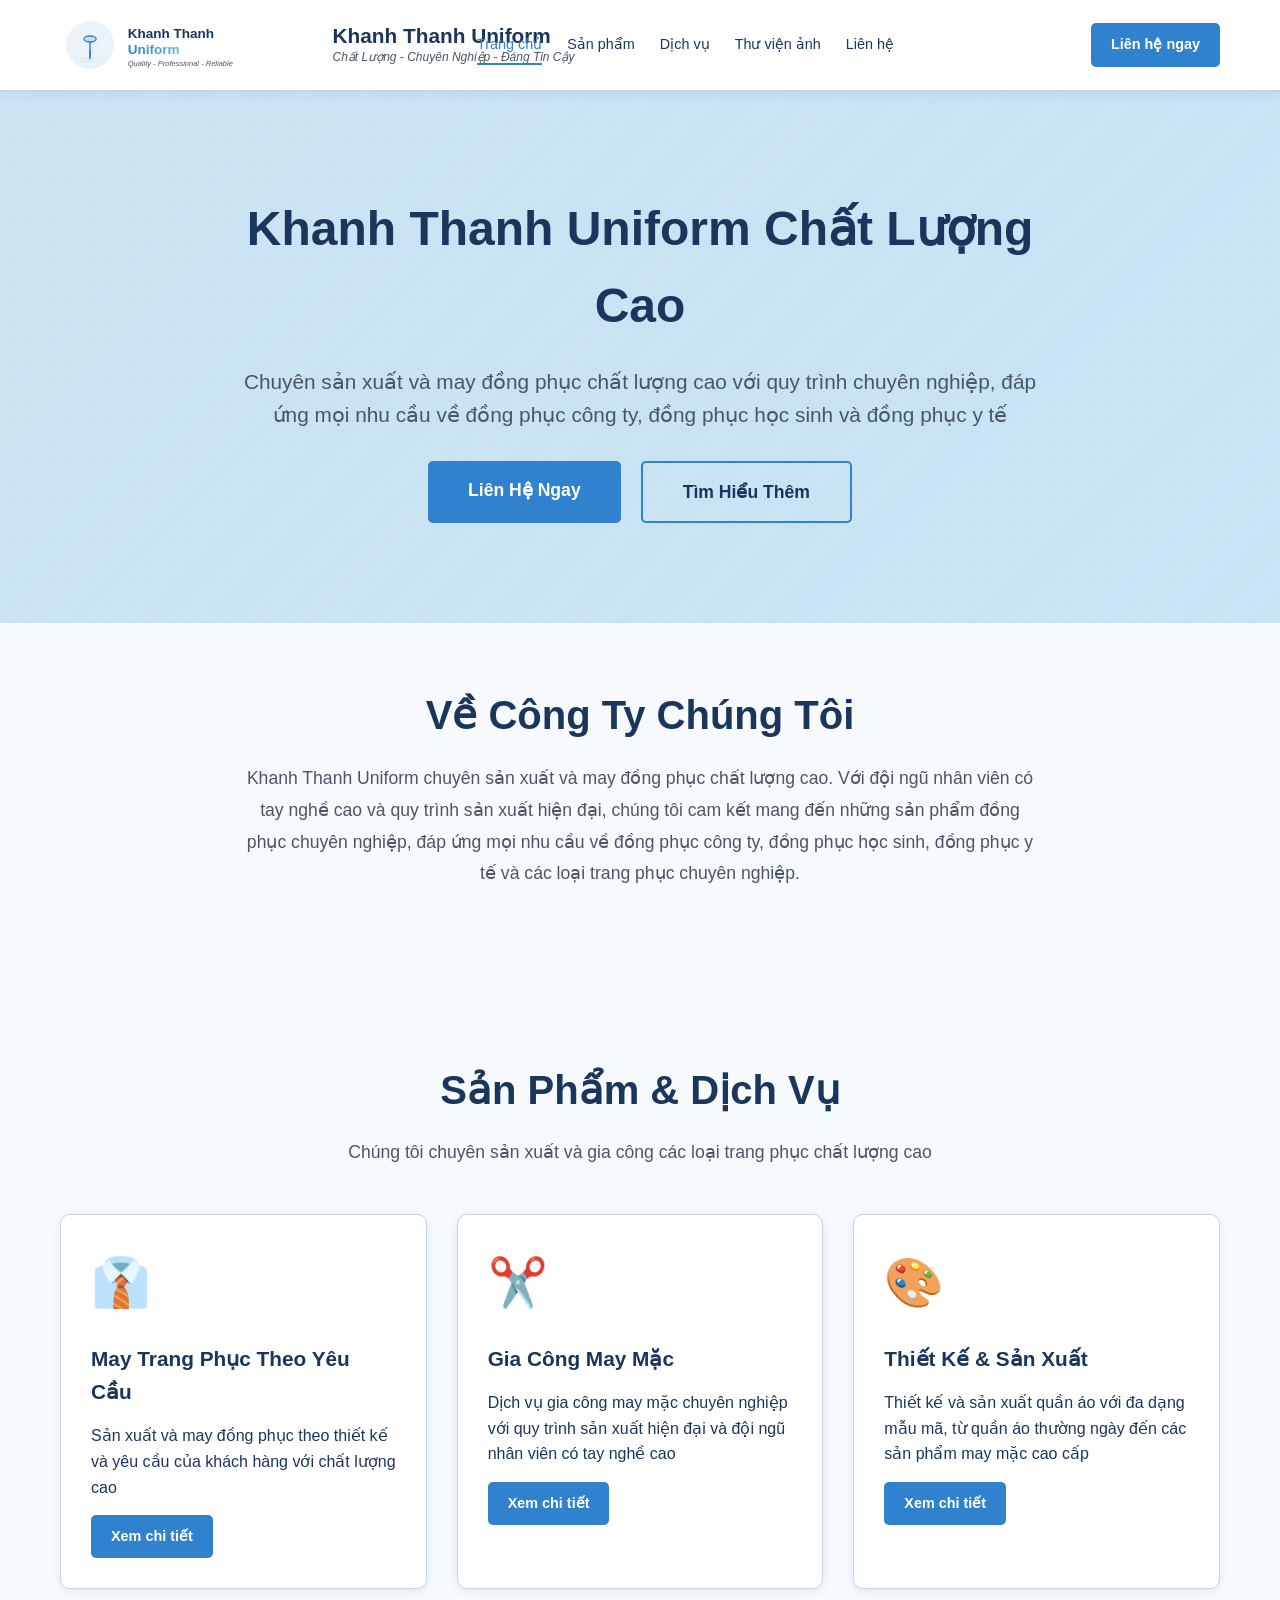
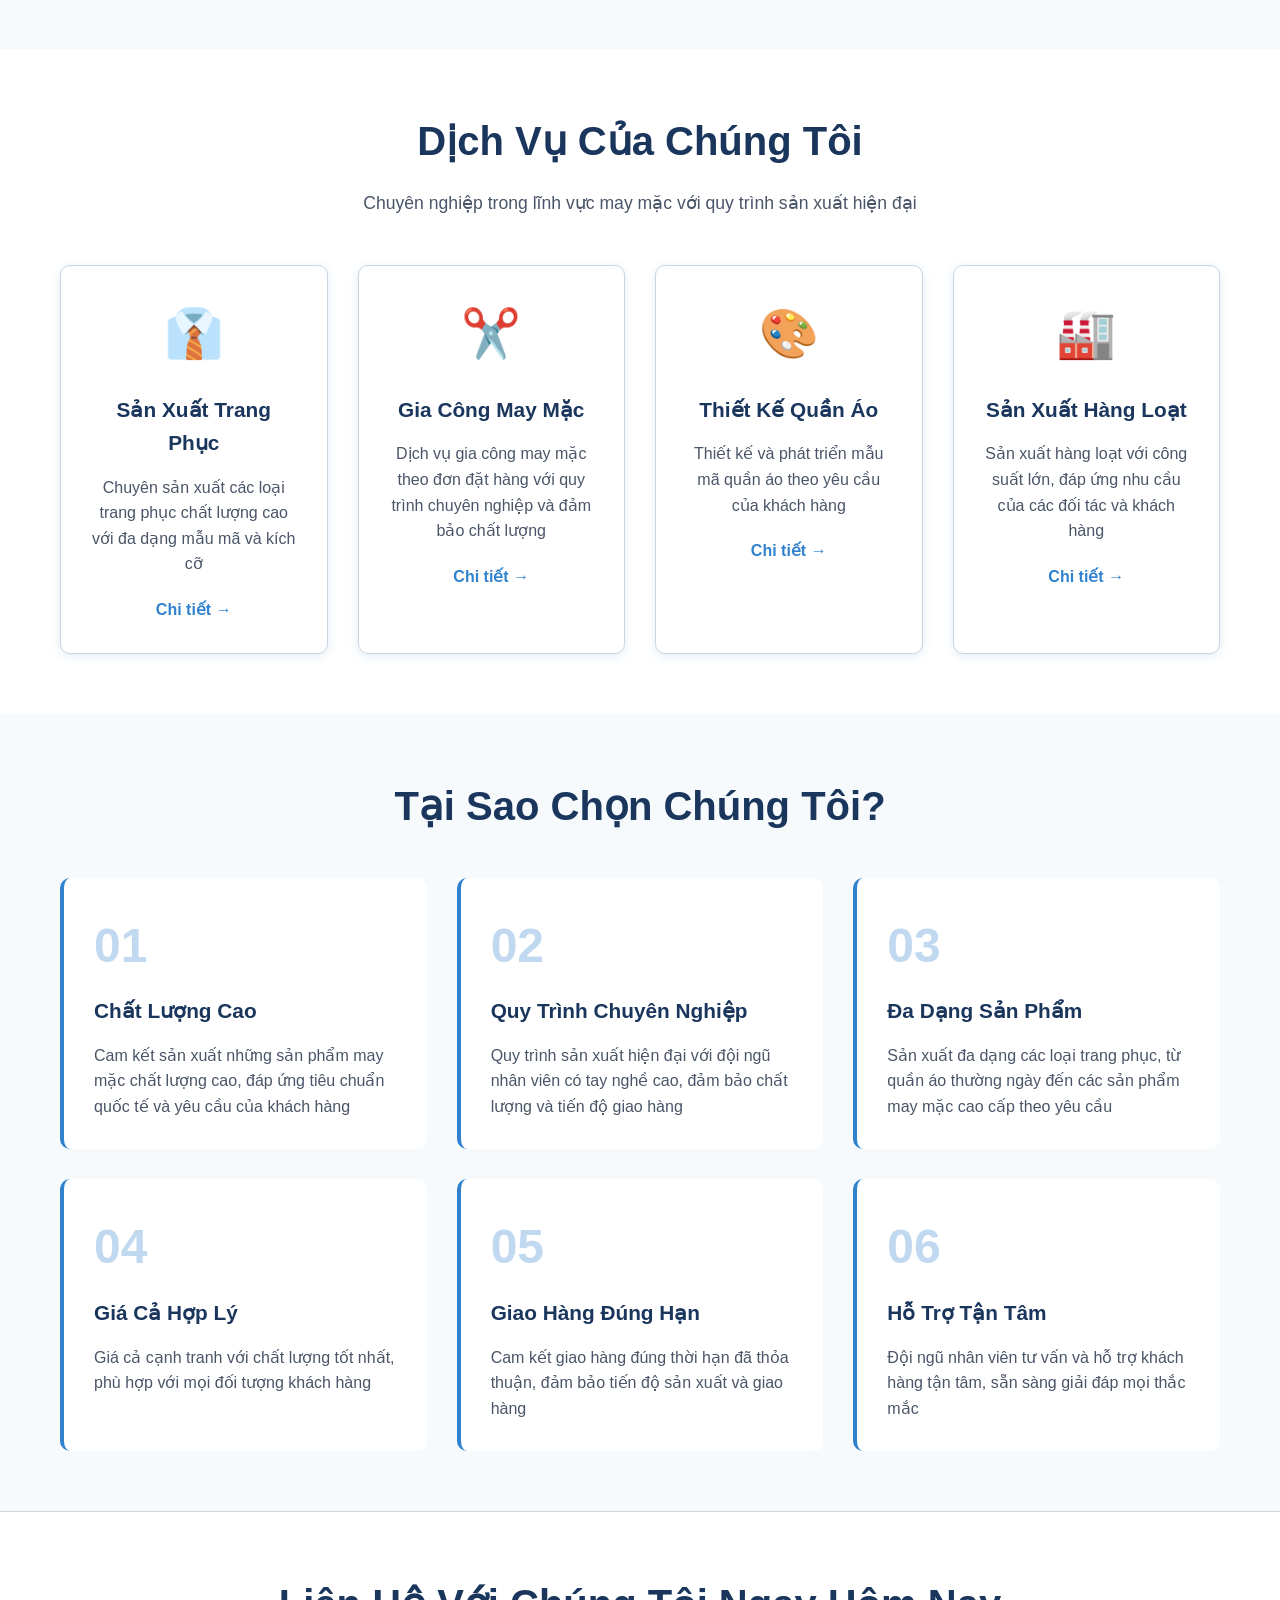
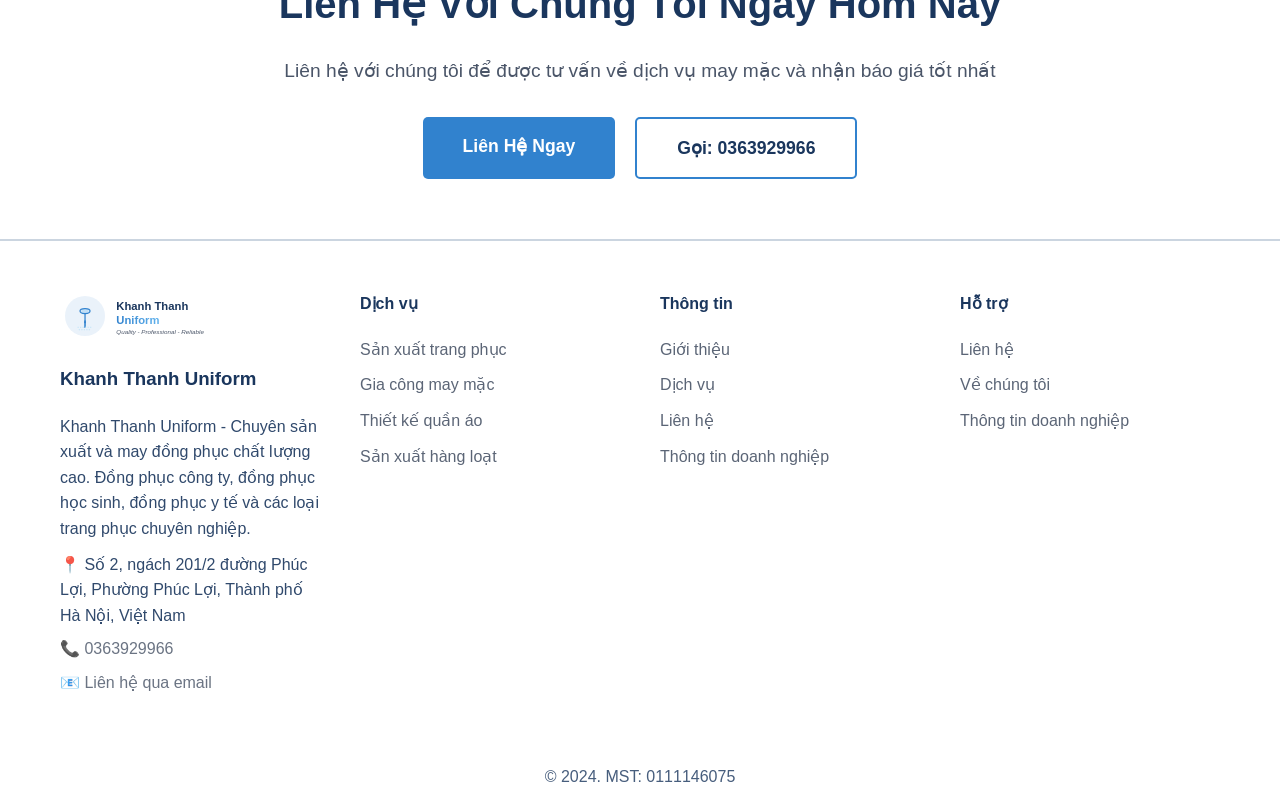
==== index.html @ 1b65b0d3 "feat: init khstore" ====
<!DOCTYPE html>
<html lang="vi">
<head>
    <meta charset="UTF-8">
    <meta name="viewport" content="width=device-width, initial-scale=1.0">
    <meta name="description" content="Khanh Thanh Uniform - Chuyên sản xuất và may đồng phục chất lượng cao. Đồng phục công ty, đồng phục học sinh, đồng phục y tế và các loại trang phục chuyên nghiệp. MST: 0111146075">
    <meta name="keywords" content="Khanh Thanh Uniform, đồng phục, may đồng phục, đồng phục công ty, đồng phục học sinh, đồng phục y tế, sản xuất đồng phục Hà Nội, MST 0111146075">
    <meta name="author" content="Khanh Thanh Uniform">
    <meta name="robots" content="index, follow, max-image-preview:large, max-snippet:-1, max-video-preview:-1">
    <meta name="googlebot" content="index, follow">
    <meta name="theme-color" content="#3182ce">
    <meta name="format-detection" content="telephone=yes">
    <title>Khanh Thanh Uniform - Sản Xuất & May Đồng Phục Chất Lượng Cao</title>
    
    <!-- Open Graph / Facebook -->
    <meta property="og:type" content="website">
    <meta property="og:url" content="">
    <meta property="og:title" content="Khanh Thanh Uniform - Sản Xuất & May Đồng Phục Chất Lượng Cao">
    <meta property="og:description" content="Khanh Thanh Uniform - Chuyên sản xuất và may đồng phục chất lượng cao. Đồng phục công ty, đồng phục học sinh, đồng phục y tế và các loại trang phục chuyên nghiệp. MST: 0111146075">
    <meta property="og:image" content="images/logo.svg">
    <meta property="og:image:width" content="1200">
    <meta property="og:image:height" content="630">
    <meta property="og:site_name" content="Khanh Thanh Uniform">
    <meta property="og:locale" content="vi_VN">
    <meta property="og:locale:alternate" content="en_US">
    
    <!-- Twitter -->
    <meta name="twitter:card" content="summary_large_image">
    <meta name="twitter:url" content="">
    <meta name="twitter:title" content="Khanh Thanh Uniform - Sản Xuất & May Đồng Phục Chất Lượng Cao">
    <meta name="twitter:description" content="Khanh Thanh Uniform - Chuyên sản xuất và may đồng phục chất lượng cao. Đồng phục công ty, đồng phục học sinh, đồng phục y tế và các loại trang phục chuyên nghiệp. MST: 0111146075">
    <meta name="twitter:image" content="images/logo.svg">
    
    <!-- Favicon -->
    <link rel="icon" type="image/svg+xml" href="images/favicon.svg">
    <link rel="apple-touch-icon" href="images/favicon.svg">
    
    <!-- Canonical & Alternate Languages -->
    <link rel="canonical" href="">
    <link rel="alternate" hreflang="vi" href="">
    <link rel="alternate" hreflang="en" href="">
    <link rel="alternate" hreflang="x-default" href="">
    
    <link rel="stylesheet" href="css/styles.css">
    <script src="js/i18n.js" defer></script>
    
    <!-- Structured Data JSON-LD -->
    <script type="application/ld+json">
    {
        "@context": "https://schema.org",
        "@type": "WebSite",
        "name": "Khanh Thanh Uniform",
        "alternateName": "Khanh Thanh Uniform",
        "url": "https://khanhthanh.store",
        "description": "Khanh Thanh Uniform - Chuyên sản xuất và may đồng phục chất lượng cao. Đồng phục công ty, đồng phục học sinh, đồng phục y tế và các loại trang phục chuyên nghiệp.",
            "publisher": {
                "@type": "Organization",
                "name": "Khanh Thanh Uniform",
                "logo": {
                    "@type": "ImageObject",
                    "url": "images/logo.svg"
                }
            },
        "potentialAction": {
            "@type": "SearchAction",
            "target": "/search?q={search_term_string}",
            "query-input": "required name=search_term_string"
        }
    }
    </script>
    
    <script type="application/ld+json">
    {
        "@context": "https://schema.org",
        "@type": "Organization",
        "name": "Khanh Thanh Uniform",
        "alternateName": "Khanh Thanh Uniform",
        "legalName": "Khanh Thanh Uniform",
        "url": "https://khanhthanh.store",
        "logo": "images/logo.svg",
        "image": "images/logo.svg",
        "description": "Khanh Thanh Uniform - Chuyên sản xuất và may đồng phục chất lượng cao. Đồng phục công ty, đồng phục học sinh, đồng phục y tế và các loại trang phục chuyên nghiệp.",
        "foundingDate": "2025-07-24",
        "taxID": "0111146075",
        "address": {
            "@type": "PostalAddress",
            "streetAddress": "Số 2, ngách 201/2 đường Phúc Lợi",
            "addressLocality": "Phường Phúc Lợi",
            "addressRegion": "TP Hà Nội",
            "postalCode": "100000",
            "addressCountry": "VN"
        },
        "contactPoint": [
            {
                "@type": "ContactPoint",
                "telephone": "+84-363929966",
                "contactType": "customer service",
                "availableLanguage": ["Vietnamese", "English"],
                "areaServed": "VN"
            },
            {
                "@type": "ContactPoint",
                "email": "info@khanhthanh.store",
                "contactType": "customer service",
                "availableLanguage": ["Vietnamese", "English"]
            }
        ],
        "areaServed": {
            "@type": "Country",
            "name": "Vietnam"
        }
    }
    </script>
    
    <script type="application/ld+json">
    {
        "@context": "https://schema.org",
        "@type": "ManufacturingBusiness",
        "name": "Khanh Thanh Uniform",
        "alternateName": "Khanh Thanh Uniform",
        "image": "images/logo.svg",
        "@id": "https://khanhthanh.store",
        "url": "https://khanhthanh.store",
        "telephone": "+84-363929966",
        "email": "info@khanhthanh.store",
        "description": "Khanh Thanh Uniform - Chuyên sản xuất và may đồng phục chất lượng cao. Đồng phục công ty, đồng phục học sinh, đồng phục y tế và các loại trang phục chuyên nghiệp. Đáp ứng mọi nhu cầu về đồng phục và trang phục theo yêu cầu.",
        "areaServed": {
            "@type": "City",
            "name": "Hà Nội"
        }
    }
    </script>
</head>
<body>
    <!-- Header -->
    <header class="header">
        <div class="container">
            <div class="logo">
                <a href="index.html" style="display: flex; align-items: center; gap: 10px; text-decoration: none;">
                    <img src="images/logo.svg" alt="Khanh Thanh Uniform" style="max-height: 60px; width: auto;">
                    <div class="logo-text">
                        <h1>Khanh Thanh Uniform</h1>
                        <p class="tagline">Chất Lượng - Chuyên Nghiệp - Đáng Tin Cậy</p>
                    </div>
                </a>
            </div>
            <nav class="navbar">
                <ul class="nav-menu">
                    <li><a href="index.html" class="active" data-i18n="common.nav.home">Trang chủ</a></li>
                    <li><a href="rooms.html">Sản phẩm</a></li>
                    <li><a href="services.html" data-i18n="common.nav.services">Dịch vụ</a></li>
                    <li><a href="gallery.html" data-i18n="common.nav.gallery">Thư viện ảnh</a></li>
                    <li><a href="contact.html" data-i18n="common.nav.contact">Liên hệ</a></li>
                </ul>
                <button class="mobile-menu-toggle" aria-label="Toggle menu" data-i18n-aria-label="common.nav.menu">☰</button>
            </nav>
            <div class="header-contact">
                <a href="contact.html" class="btn btn-primary">Liên hệ ngay</a>
            </div>
        </div>
    </header>

    <!-- Hero Section -->
    <section class="hero">
        <div class="hero-overlay"></div>
        <div class="container">
            <div class="hero-content">
                <h1 data-i18n="index.hero.title">Khanh Thanh Uniform Chất Lượng Cao</h1>
                <p class="hero-subtitle" data-i18n="index.hero.subtitle">Chuyên sản xuất và may đồng phục chất lượng cao với quy trình chuyên nghiệp, đáp ứng mọi nhu cầu về đồng phục công ty, đồng phục học sinh và đồng phục y tế</p>
                <div class="hero-buttons">
                    <a href="contact.html" class="btn btn-large btn-primary" data-i18n="index.hero.bookNow">Liên Hệ Ngay</a>
                    <a href="about.html" class="btn btn-large btn-secondary" data-i18n="index.hero.learnMore">Tìm Hiểu Thêm</a>
                </div>
            </div>
        </div>
    </section>

    <!-- About Section -->
    <section class="about-intro section">
        <div class="container">
            <div class="about-content">
                <h2 class="section-title" data-i18n="index.about.title">Về Công Ty Chúng Tôi</h2>
                <p class="section-subtitle" data-i18n="index.about.subtitle">Khanh Thanh Uniform chuyên sản xuất và may đồng phục chất lượng cao. Với đội ngũ nhân viên có tay nghề cao và quy trình sản xuất hiện đại, chúng tôi cam kết mang đến những sản phẩm đồng phục chuyên nghiệp, đáp ứng mọi nhu cầu về đồng phục công ty, đồng phục học sinh, đồng phục y tế và các loại trang phục chuyên nghiệp.</p>
            </div>
        </div>
    </section>

    <!-- Products Section -->
    <section class="section bg-dark">
        <div class="container">
            <h2 class="section-title">Sản Phẩm & Dịch Vụ</h2>
            <p class="section-subtitle">Chúng tôi chuyên sản xuất và gia công các loại trang phục chất lượng cao</p>
            
            <div class="rooms-grid">
                <div class="room-card">
                    <div class="room-card-content" style="padding: 30px;">
                        <div class="service-icon" style="font-size: 48px; margin-bottom: 20px;">👔</div>
                        <h3>May Trang Phục Theo Yêu Cầu</h3>
                        <p style="margin: 15px 0;">Sản xuất và may đồng phục theo thiết kế và yêu cầu của khách hàng với chất lượng cao</p>
                        <a href="services.html" class="btn btn-primary">Xem chi tiết</a>
                    </div>
                </div>
                <div class="room-card">
                    <div class="room-card-content" style="padding: 30px;">
                        <div class="service-icon" style="font-size: 48px; margin-bottom: 20px;">✂️</div>
                        <h3>Gia Công May Mặc</h3>
                        <p style="margin: 15px 0;">Dịch vụ gia công may mặc chuyên nghiệp với quy trình sản xuất hiện đại và đội ngũ nhân viên có tay nghề cao</p>
                        <a href="services.html" class="btn btn-primary">Xem chi tiết</a>
                    </div>
                </div>
                <div class="room-card">
                    <div class="room-card-content" style="padding: 30px;">
                        <div class="service-icon" style="font-size: 48px; margin-bottom: 20px;">🎨</div>
                        <h3>Thiết Kế & Sản Xuất</h3>
                        <p style="margin: 15px 0;">Thiết kế và sản xuất quần áo với đa dạng mẫu mã, từ quần áo thường ngày đến các sản phẩm may mặc cao cấp</p>
                        <a href="services.html" class="btn btn-primary">Xem chi tiết</a>
                    </div>
                </div>
            </div>
        </div>
    </section>

    <!-- Services Overview -->
    <section class="services-overview section bg-light">
        <div class="container">
            <h2 class="section-title">Dịch Vụ Của Chúng Tôi</h2>
            <p class="section-subtitle">Chuyên nghiệp trong lĩnh vực may mặc với quy trình sản xuất hiện đại</p>
            <div class="services-grid">
                <div class="service-card">
                    <div class="service-icon">👔</div>
                    <h3>Sản Xuất Trang Phục</h3>
                    <p>Chuyên sản xuất các loại trang phục chất lượng cao với đa dạng mẫu mã và kích cỡ</p>
                    <a href="services.html" class="service-link">Chi tiết →</a>
                </div>
                <div class="service-card">
                    <div class="service-icon">✂️</div>
                    <h3>Gia Công May Mặc</h3>
                    <p>Dịch vụ gia công may mặc theo đơn đặt hàng với quy trình chuyên nghiệp và đảm bảo chất lượng</p>
                    <a href="services.html" class="service-link">Chi tiết →</a>
                </div>
                <div class="service-card">
                    <div class="service-icon">🎨</div>
                    <h3>Thiết Kế Quần Áo</h3>
                    <p>Thiết kế và phát triển mẫu mã quần áo theo yêu cầu của khách hàng</p>
                    <a href="services.html" class="service-link">Chi tiết →</a>
                </div>
                <div class="service-card">
                    <div class="service-icon">🏭</div>
                    <h3>Sản Xuất Hàng Loạt</h3>
                    <p>Sản xuất hàng loạt với công suất lớn, đáp ứng nhu cầu của các đối tác và khách hàng</p>
                    <a href="contact.html" class="service-link">Chi tiết →</a>
                </div>
            </div>
        </div>
    </section>

    <!-- Why Choose Us -->
    <section class="why-choose section">
        <div class="container">
            <h2 class="section-title">Tại Sao Chọn Chúng Tôi?</h2>
            <div class="features-grid">
                <div class="feature-item">
                    <div class="feature-number">01</div>
                    <h3>Chất Lượng Cao</h3>
                    <p>Cam kết sản xuất những sản phẩm may mặc chất lượng cao, đáp ứng tiêu chuẩn quốc tế và yêu cầu của khách hàng</p>
                </div>
                <div class="feature-item">
                    <div class="feature-number">02</div>
                    <h3>Quy Trình Chuyên Nghiệp</h3>
                    <p>Quy trình sản xuất hiện đại với đội ngũ nhân viên có tay nghề cao, đảm bảo chất lượng và tiến độ giao hàng</p>
                </div>
                <div class="feature-item">
                    <div class="feature-number">03</div>
                    <h3>Đa Dạng Sản Phẩm</h3>
                    <p>Sản xuất đa dạng các loại trang phục, từ quần áo thường ngày đến các sản phẩm may mặc cao cấp theo yêu cầu</p>
                </div>
                <div class="feature-item">
                    <div class="feature-number">04</div>
                    <h3>Giá Cả Hợp Lý</h3>
                    <p>Giá cả cạnh tranh với chất lượng tốt nhất, phù hợp với mọi đối tượng khách hàng</p>
                </div>
                <div class="feature-item">
                    <div class="feature-number">05</div>
                    <h3>Giao Hàng Đúng Hạn</h3>
                    <p>Cam kết giao hàng đúng thời hạn đã thỏa thuận, đảm bảo tiến độ sản xuất và giao hàng</p>
                </div>
                <div class="feature-item">
                    <div class="feature-number">06</div>
                    <h3>Hỗ Trợ Tận Tâm</h3>
                    <p>Đội ngũ nhân viên tư vấn và hỗ trợ khách hàng tận tâm, sẵn sàng giải đáp mọi thắc mắc</p>
                </div>
            </div>
        </div>
    </section>

    <!-- CTA Section -->
    <section class="cta section bg-dark">
        <div class="container">
            <div class="cta-content">
                <h2>Liên Hệ Với Chúng Tôi Ngay Hôm Nay</h2>
                <p>Liên hệ với chúng tôi để được tư vấn về dịch vụ may mặc và nhận báo giá tốt nhất</p>
                <div class="cta-buttons">
                    <a href="contact.html" class="btn btn-large btn-primary">Liên Hệ Ngay</a>
                    <a href="tel:0363929966" class="btn btn-large btn-secondary">Gọi: 0363929966</a>
                </div>
            </div>
        </div>
    </section>

    <!-- Footer -->
    <footer class="footer">
        <div class="container">
            <div class="footer-grid">
                <div class="footer-col">
                    <img src="images/logo.svg" alt="Khanh Thanh Uniform" style="max-height: 50px; width: auto; margin-bottom: 15px;">
                    <h3>Khanh Thanh Uniform</h3>
                    <p>Khanh Thanh Uniform - Chuyên sản xuất và may đồng phục chất lượng cao. Đồng phục công ty, đồng phục học sinh, đồng phục y tế và các loại trang phục chuyên nghiệp.</p>
                    <div class="footer-contact">
                        <p>📍 <span data-i18n="common.footer.address">Số 2, ngách 201/2 đường Phúc Lợi, Phường Phúc Lợi, Thành phố Hà Nội, Việt Nam</span></p>
                        <p>📞 <a href="tel:0363929966" data-i18n="common.phone">0363929966</a></p>
                        <p>📧 <a href="mailto:info@khanhthanh.store" data-i18n="common.footer.email">Liên hệ qua email</a></p>
                    </div>
                </div>
                <div class="footer-col">
                    <h4 data-i18n="common.footer.services">Dịch vụ</h4>
                    <ul>
                        <li><a href="services.html">Sản xuất trang phục</a></li>
                        <li><a href="services.html">Gia công may mặc</a></li>
                        <li><a href="services.html">Thiết kế quần áo</a></li>
                        <li><a href="services.html">Sản xuất hàng loạt</a></li>
                    </ul>
                </div>
                <div class="footer-col">
                    <h4 data-i18n="common.footer.info">Thông tin</h4>
                    <ul>
                        <li><a href="about.html" data-i18n="common.nav.about">Giới thiệu</a></li>
                        <li><a href="services.html" data-i18n="common.nav.services">Dịch vụ</a></li>
                        <li><a href="contact.html" data-i18n="common.nav.contact">Liên hệ</a></li>
                        <li><a href="company-info.html" data-i18n="common.footer.companyInfo">Thông tin doanh nghiệp</a></li>
                    </ul>
                </div>
                <div class="footer-col">
                    <h4 data-i18n="common.footer.support">Hỗ trợ</h4>
                    <ul>
                        <li><a href="contact.html" data-i18n="common.nav.contact">Liên hệ</a></li>
                        <li><a href="about.html" data-i18n="common.footer.aboutUs">Về chúng tôi</a></li>
                        <li><a href="company-info.html" data-i18n="common.footer.companyInfo">Thông tin doanh nghiệp</a></li>
                    </ul>
                </div>
            </div>
            <div class="footer-bottom">
                <p>&copy; <span data-i18n="common.footer.copyright">2024. MST: 0111146075</span></p>
            </div>
        </div>
    </footer>

    <script src="js/main.js"></script>
</body>
</html>
---- css/styles.css ----
/* Reset & Base Styles */
* {
    margin: 0;
    padding: 0;
    box-sizing: border-box;
}

:root {
    /* Light Blue Theme Colors - Sáng và chuyên nghiệp */
    --bg-dark: #e8f4f8;
    --bg-card: #ffffff;
    --bg-card-light: #f0f9fc;
    --text-primary: #1a365d;
    --text-secondary: #4a5568;
    --accent-blue: #3182ce;
    --accent-blue-dark: #2c5282;
    --accent-blue-light: #63b3ed;
    
    /* Primary Colors - Xanh sáng */
    --primary-color: #3182ce;
    --primary-dark: #2c5282;
    --primary-light: #63b3ed;
    --secondary-color: #ffffff;
    --accent-color: #3182ce;
    --accent-light: #bee3f8;
    --text-dark: #1a365d;
    --text-light: #718096;
    --bg-light: #f7fafc;
    --bg-beige: #edf2f7;
    --border-color: #cbd5e0;
    --success-color: #38a169;
    --shadow: 0 2px 10px rgba(49, 130, 206, 0.15);
    --shadow-lg: 0 5px 20px rgba(49, 130, 206, 0.2);
    --gradient-primary: linear-gradient(135deg, #3182ce 0%, #63b3ed 100%);
    --gradient-accent: linear-gradient(135deg, #3182ce 0%, #bee3f8 100%);
}

body {
    font-family: 'Segoe UI', Tahoma, Geneva, Verdana, sans-serif;
    line-height: 1.6;
    color: var(--text-primary);
    background-color: var(--bg-light);
}

.container {
    max-width: 1200px;
    margin: 0 auto;
    padding: 0 20px;
}

section {
    padding: 60px 0;
}

.section-title {
    font-size: 2.5rem;
    color: var(--text-primary);
    text-align: center;
    margin-bottom: 1rem;
    font-weight: 700;
}

.section-subtitle {
    text-align: center;
    color: var(--text-secondary);
    font-size: 1.1rem;
    margin-bottom: 3rem;
    max-width: 800px;
    margin-left: auto;
    margin-right: auto;
}

.bg-light {
    background-color: var(--bg-card);
}

.bg-dark {
    background-color: var(--bg-light);
    color: var(--text-primary);
}

.text-center {
    text-align: center;
}

.mt-4 {
    margin-top: 2rem;
}

/* Header */
.header {
    background-color: var(--bg-card);
    box-shadow: var(--shadow);
    position: sticky;
    top: 0;
    z-index: 1000;
    border-bottom: 1px solid var(--border-color);
}

.header .container {
    display: flex;
    align-items: center;
    justify-content: space-between;
    gap: 15px;
    padding: 15px 20px;
    flex-wrap: nowrap;
    min-width: 0;
}

@media (min-width: 1920px) {
    .header .container {
        gap: 20px;
        padding: 15px 40px;
    }
    
    .nav-menu {
        gap: 30px;
    }
}

.logo {
    display: flex;
    align-items: center;
    flex-shrink: 0;
    min-width: 160px;
    max-width: 220px;
}

.logo img {
    max-height: 60px;
    width: auto;
    height: auto;
    display: block;
}

.logo a {
    display: flex;
    align-items: center;
    gap: 10px;
    text-decoration: none;
}

.logo-text {
    display: flex;
    flex-direction: column;
    justify-content: center;
    flex-shrink: 1;
    min-width: 0;
}

.logo h1 {
    font-size: 1.3rem;
    color: var(--text-primary);
    margin-bottom: 2px;
    font-weight: 700;
    line-height: 1.1;
    white-space: nowrap;
    overflow: hidden;
    text-overflow: ellipsis;
}

.logo .tagline {
    font-size: 0.75rem;
    color: var(--text-secondary);
    font-style: italic;
    margin: 0;
    line-height: 1.2;
    white-space: nowrap;
    overflow: hidden;
    text-overflow: ellipsis;
}

.header-contact {
    display: flex;
    align-items: center;
    gap: 15px;
    flex-shrink: 0;
    min-width: fit-content;
}

.header-contact .phone-link {
    display: none;
}

.phone-link {
    color: var(--text-primary);
    text-decoration: none;
    font-weight: 600;
    font-size: 1.1rem;
}

.phone-link:hover {
    color: var(--accent-blue);
}

/* Language Switcher */
.language-switcher {
    display: flex;
    align-items: center;
    gap: 8px;
    justify-content: center;
    margin: 20px 0;
    padding: 15px 0;
    border-top: 1px solid var(--border-color);
}

.lang-btn {
    background: none;
    border: none;
    color: var(--text-secondary);
    font-weight: 600;
    font-size: 0.95rem;
    cursor: pointer;
    padding: 5px 10px;
    border-radius: 4px;
    transition: all 0.3s;
}

.lang-btn:hover {
    color: var(--accent-blue);
    background-color: rgba(49, 130, 206, 0.1);
}

.lang-btn.active {
    color: var(--accent-blue);
    background-color: rgba(49, 130, 206, 0.1);
    font-weight: 700;
}

.lang-separator {
    color: var(--text-secondary);
    font-weight: 300;
    opacity: 0.5;
}

/* Navigation */
.navbar {
    padding: 0;
    display: flex;
    flex: 1;
    justify-content: center;
    align-items: center;
    position: relative;
    min-width: 0;
    max-width: none;
    overflow: hidden;
}

.nav-menu {
    display: flex;
    list-style: none;
    gap: 25px;
    align-items: center;
    justify-content: center;
    margin: 0;
    padding: 0;
    flex-wrap: nowrap;
    width: 100%;
    flex-shrink: 1;
}

.nav-menu li {
    margin: 0;
}

.nav-menu a {
    color: var(--text-primary);
    text-decoration: none;
    font-weight: 500;
    font-size: 0.9rem;
    transition: all 0.3s;
    position: relative;
    padding: 8px 0;
    display: block;
    white-space: nowrap;
}

.nav-menu a:hover {
    color: var(--accent-blue);
}

.nav-menu a.active {
    color: var(--accent-blue);
}

.nav-menu a.active::after {
    content: '';
    position: absolute;
    bottom: 0;
    left: 0;
    right: 0;
    height: 2px;
    background-color: var(--accent-blue);
}

.mobile-menu-toggle {
    display: none;
    background: none;
    border: none;
    font-size: 1.5rem;
    cursor: pointer;
    color: var(--accent-blue);
    position: absolute;
    right: 20px;
    top: 50%;
    transform: translateY(-50%);
}

/* Buttons */
.btn {
    display: inline-block;
    padding: 10px 20px;
    border-radius: 5px;
    text-decoration: none;
    font-weight: 600;
    transition: all 0.3s;
    border: none;
    cursor: pointer;
    font-size: 0.9rem;
    white-space: nowrap;
}

.btn-primary {
    background-color: var(--accent-blue);
    color: var(--secondary-color);
    font-weight: 600;
}

.btn-primary:hover {
    background-color: var(--accent-blue-dark);
    transform: translateY(-2px);
    box-shadow: var(--shadow-lg);
}

.btn-secondary {
    background-color: transparent;
    color: var(--text-primary);
    border: 2px solid var(--accent-blue);
}

.btn-secondary:hover {
    background-color: var(--accent-blue);
    color: var(--secondary-color);
}

.btn-large {
    padding: 15px 40px;
    font-size: 1.1rem;
}

/* Hero Section */
.hero {
    background: var(--bg-dark);
    color: var(--text-primary);
    padding: 100px 0;
    position: relative;
    overflow: hidden;
}

.hero-overlay {
    position: absolute;
    top: 0;
    left: 0;
    right: 0;
    bottom: 0;
    background: linear-gradient(135deg, rgba(49, 130, 206, 0.15) 0%, rgba(99, 179, 237, 0.25) 100%),
                url('data:image/svg+xml,<svg xmlns="http://www.w3.org/2000/svg" width="100" height="100" viewBox="0 0 100 100"><defs><pattern id="sewing" x="0" y="0" width="20" height="20" patternUnits="userSpaceOnUse"><circle cx="10" cy="10" r="1" fill="%233182ce" opacity="0.1"/></pattern></defs><rect width="100" height="100" fill="url(%23sewing)"/></svg>');
    opacity: 1;
}

.hero-content {
    position: relative;
    z-index: 1;
    text-align: center;
    max-width: 800px;
    margin: 0 auto;
}

.hero-content h1 {
    font-size: 3rem;
    margin-bottom: 20px;
    font-weight: 700;
}

.hero-subtitle {
    font-size: 1.3rem;
    margin-bottom: 30px;
    color: var(--text-secondary);
    opacity: 1;
}

.hero-buttons {
    display: flex;
    gap: 20px;
    justify-content: center;
    flex-wrap: wrap;
}

/* About Intro Section */
.about-intro {
    background-color: var(--bg-light);
}

.about-content {
    text-align: center;
}

.about-content .section-title {
    color: var(--text-primary);
}

.about-content .section-subtitle {
    color: var(--text-secondary);
    font-size: 1.1rem;
    line-height: 1.8;
}

/* Services Overview */
.services-grid {
    display: grid;
    grid-template-columns: repeat(auto-fit, minmax(250px, 1fr));
    gap: 30px;
    margin-top: 40px;
}

.service-card {
    background: var(--bg-card);
    padding: 30px;
    border-radius: 10px;
    box-shadow: var(--shadow);
    text-align: center;
    transition: transform 0.3s, box-shadow 0.3s;
    border: 1px solid var(--border-color);
}

.service-card:hover {
    transform: translateY(-5px);
    box-shadow: var(--shadow-lg);
    border-color: var(--accent-blue);
}

.service-icon {
    font-size: 3rem;
    margin-bottom: 20px;
    color: var(--accent-blue);
}

.service-card h3 {
    color: var(--text-primary);
    margin-bottom: 15px;
    font-size: 1.3rem;
}

.service-card p {
    color: var(--text-secondary);
    margin-bottom: 20px;
    line-height: 1.6;
}

.service-link {
    color: var(--accent-blue);
    text-decoration: none;
    font-weight: 600;
    transition: color 0.3s;
}

.service-link:hover {
    color: var(--accent-blue-light);
}

/* Why Choose Us */
.features-grid {
    display: grid;
    grid-template-columns: repeat(auto-fit, minmax(300px, 1fr));
    gap: 30px;
    margin-top: 40px;
}

.feature-item {
    background: var(--bg-card);
    padding: 30px;
    border-radius: 10px;
    border-left: 4px solid var(--accent-blue);
}

.feature-number {
    font-size: 3rem;
    font-weight: 700;
    color: var(--accent-blue);
    opacity: 0.3;
    margin-bottom: 10px;
}

.feature-item h3 {
    color: var(--text-primary);
    margin-bottom: 15px;
    font-size: 1.3rem;
}

.feature-item p {
    color: var(--text-secondary);
    line-height: 1.6;
}

/* Process Overview */
.process-steps {
    display: flex;
    justify-content: center;
    align-items: center;
    flex-wrap: wrap;
    gap: 20px;
    margin-top: 40px;
}

.step-item {
    flex: 1;
    min-width: 200px;
    text-align: center;
    padding: 20px;
}

.step-icon {
    width: 60px;
    height: 60px;
    background-color: var(--primary-color);
    color: var(--secondary-color);
    border-radius: 50%;
    display: flex;
    align-items: center;
    justify-content: center;
    font-size: 1.5rem;
    font-weight: 700;
    margin: 0 auto 20px;
}

.step-item h3 {
    color: var(--primary-color);
    margin-bottom: 10px;
    font-size: 1.2rem;
}

.step-item p {
    color: var(--text-light);
    font-size: 0.95rem;
}

.step-arrow {
    font-size: 2rem;
    color: var(--primary-color);
    font-weight: bold;
}

/* Stats Section */
.stats-grid {
    display: grid;
    grid-template-columns: repeat(auto-fit, minmax(200px, 1fr));
    gap: 40px;
    text-align: center;
}

.stat-item {
    padding: 20px;
}

.stat-number {
    font-size: 3.5rem;
    font-weight: 700;
    color: var(--secondary-color);
    margin-bottom: 10px;
}

.stat-label {
    font-size: 1.1rem;
    opacity: 0.9;
}

/* CTA Section */
.cta {
    background: var(--bg-card);
    color: var(--text-primary);
    border-top: 1px solid var(--border-color);
    border-bottom: 1px solid var(--border-color);
}

.cta-content {
    text-align: center;
    max-width: 800px;
    margin: 0 auto;
}

.cta-content h2 {
    font-size: 2.5rem;
    margin-bottom: 20px;
    color: var(--text-primary);
}

.cta-content p {
    font-size: 1.2rem;
    margin-bottom: 30px;
    color: var(--text-secondary);
}

.cta-buttons {
    display: flex;
    gap: 20px;
    justify-content: center;
    flex-wrap: wrap;
}

/* Footer */
.footer {
    background-color: var(--bg-card);
    color: var(--text-primary);
    padding: 50px 0 20px;
    border-top: 1px solid var(--border-color);
}

.footer-grid {
    display: grid;
    grid-template-columns: repeat(auto-fit, minmax(250px, 1fr));
    gap: 40px;
    margin-bottom: 40px;
}

.footer-col h3,
.footer-col h4 {
    margin-bottom: 20px;
    color: var(--text-primary);
}

.footer-col p {
    margin-bottom: 10px;
    opacity: 0.9;
    line-height: 1.6;
}

.footer-col ul {
    list-style: none;
}

.footer-col ul li {
    margin-bottom: 10px;
}

.footer-col a {
    color: var(--text-secondary);
    text-decoration: none;
    opacity: 0.9;
    transition: all 0.3s;
}

.footer-col a:hover {
    color: var(--accent-blue);
    opacity: 1;
}

.footer-contact p {
    margin-bottom: 8px;
}

.footer-bottom {
    padding-top: 20px;
    text-align: center;
    opacity: 0.8;
}

/* Page Content */
.page-header {
    background: var(--bg-card);
    color: var(--text-primary);
    padding: 60px 0;
    text-align: center;
    position: relative;
    overflow: hidden;
}

.page-header::before {
    content: '';
    position: absolute;
    top: 0;
    left: 0;
    right: 0;
    bottom: 0;
    background: linear-gradient(135deg, rgba(49, 130, 206, 0.1) 0%, rgba(99, 179, 237, 0.15) 100%);
    opacity: 1;
    z-index: 0;
}

.page-header .container {
    position: relative;
    z-index: 1;
}

.page-header h1 {
    font-size: 2.5rem;
    margin-bottom: 10px;
}

.page-header p {
    font-size: 1.1rem;
    opacity: 0.95;
}

.breadcrumb {
    background-color: var(--bg-card);
    padding: 15px 0;
    border-bottom: 1px solid var(--border-color);
}

.breadcrumb ul {
    list-style: none;
    display: flex;
    gap: 10px;
}

.breadcrumb a {
    color: var(--text-secondary);
    text-decoration: none;
}

.breadcrumb a:hover {
    color: var(--accent-blue);
}

.breadcrumb li:not(:last-child)::after {
    content: '/';
    margin-left: 10px;
    color: var(--text-secondary);
}

.content-section {
    padding: 60px 0;
}

.content-section h2 {
    color: var(--text-primary);
    font-size: 2rem;
    margin-bottom: 20px;
    margin-top: 40px;
}

.content-section h2:first-child {
    margin-top: 0;
}

.content-section h3 {
    color: var(--text-primary);
    font-size: 1.5rem;
    margin-bottom: 15px;
    margin-top: 30px;
}

.content-section p {
    margin-bottom: 15px;
    line-height: 1.8;
    color: var(--text-secondary);
}

/* Contact page specific styles - scoped to contact-layout */
.contact-layout strong,
.contact-info-section strong {
    color: var(--accent-blue);
    font-weight: 600;
}

.contact-layout a,
.contact-info-section a {
    color: var(--accent-blue);
    text-decoration: none;
    transition: color 0.3s;
}

.contact-layout a:hover,
.contact-info-section a:hover {
    color: var(--accent-blue-light);
    text-decoration: underline;
}

.content-section ul,
.content-section ol {
    margin-left: 30px;
    margin-bottom: 20px;
    line-height: 1.8;
}

.content-section li {
    margin-bottom: 10px;
    color: var(--text-secondary);
}

/* Service Detail Sections */
.service-detail {
    margin-bottom: 60px;
    padding: 40px;
    background-color: var(--bg-card);
    border-radius: 10px;
    box-shadow: var(--shadow);
    border: 1px solid var(--border-color);
}

.service-detail h2 {
    color: var(--text-primary);
    border-bottom: 3px solid var(--accent-blue);
    padding-bottom: 15px;
    margin-bottom: 30px;
    font-size: 1.8rem;
}

.service-detail h3 {
    color: var(--text-primary);
    font-size: 1.4rem;
    margin-top: 25px;
    margin-bottom: 15px;
}

.service-detail p {
    color: var(--text-secondary);
    line-height: 1.8;
    font-size: 1rem;
}

.service-detail ul {
    color: var(--text-secondary);
    line-height: 1.8;
}

.service-detail ul li {
    color: var(--text-secondary);
    margin-bottom: 10px;
}

.service-features {
    display: grid;
    grid-template-columns: repeat(auto-fit, minmax(250px, 1fr));
    gap: 20px;
    margin-top: 30px;
}

.service-feature-item {
    padding: 20px;
    background-color: var(--bg-card-light);
    border-radius: 5px;
}

.service-feature-item h4 {
    color: var(--text-primary);
    margin-bottom: 10px;
    font-size: 1.1rem;
}

.service-feature-item p {
    color: var(--text-secondary);
    line-height: 1.7;
    font-size: 0.95rem;
}

/* Form Styles */
.contact-form {
    max-width: 800px;
    margin: 0 auto;
    padding: 40px;
    background-color: var(--bg-card);
    border-radius: 10px;
    box-shadow: var(--shadow);
    border: 1px solid var(--border-color);
}

.form-group {
    margin-bottom: 25px;
}

.form-group label {
    display: block;
    margin-bottom: 8px;
    color: var(--text-primary);
    font-weight: 600;
}

.form-group input,
.form-group textarea,
.form-group select {
    width: 100%;
    padding: 12px;
    border: 1px solid var(--border-color);
    border-radius: 5px;
    font-size: 1rem;
    font-family: inherit;
    transition: border-color 0.3s;
    background-color: var(--bg-card-light);
    color: var(--text-primary);
}

.form-group input:focus,
.form-group textarea:focus,
.form-group select:focus {
    outline: none;
    border-color: var(--accent-blue);
}

.form-group textarea {
    resize: vertical;
    min-height: 120px;
}

/* News/Blog Grid */
.news-grid {
    display: grid;
    grid-template-columns: repeat(auto-fit, minmax(300px, 1fr));
    gap: 30px;
    margin-top: 40px;
}

.news-card {
    background-color: var(--secondary-color);
    border-radius: 10px;
    overflow: hidden;
    box-shadow: var(--shadow);
    transition: transform 0.3s, box-shadow 0.3s;
}

.news-card:hover {
    transform: translateY(-5px);
    box-shadow: var(--shadow-lg);
}

.news-card img {
    width: 100%;
    height: 200px;
    object-fit: cover;
}

.news-card-content {
    padding: 25px;
}

.news-card h3 {
    color: var(--primary-color);
    margin-bottom: 10px;
    font-size: 1.3rem;
}

.news-card-meta {
    color: var(--text-light);
    font-size: 0.9rem;
    margin-bottom: 15px;
}

.news-card p {
    color: var(--text-light);
    margin-bottom: 15px;
    line-height: 1.6;
}

.news-card a {
    color: var(--primary-color);
    text-decoration: none;
    font-weight: 600;
}

.news-card a:hover {
    color: var(--accent-color);
}

/* Portfolio Grid */
.portfolio-grid {
    display: grid;
    grid-template-columns: repeat(auto-fit, minmax(300px, 1fr));
    gap: 30px;
    margin-top: 40px;
}

.portfolio-item {
    background-color: var(--secondary-color);
    border-radius: 10px;
    overflow: hidden;
    box-shadow: var(--shadow);
    transition: transform 0.3s;
}

.portfolio-item:hover {
    transform: scale(1.02);
}

.portfolio-item img {
    width: 100%;
    height: 250px;
    object-fit: cover;
}

.portfolio-item-content {
    padding: 20px;
}

.portfolio-item h3 {
    color: var(--primary-color);
    margin-bottom: 10px;
}

.portfolio-item p {
    color: var(--text-light);
    font-size: 0.95rem;
}

/* Modal/Popup Styles */
.modal {
    display: none;
    position: fixed;
    z-index: 9999;
    left: 0;
    top: 0;
    width: 100%;
    height: 100%;
    background-color: rgba(0, 0, 0, 0.6);
    opacity: 0;
    transition: opacity 0.3s ease;
}

.modal.active {
    display: flex;
    align-items: center;
    justify-content: center;
    opacity: 1;
}

.modal-content {
    background-color: var(--secondary-color);
    margin: auto;
    padding: 40px;
    border-radius: 15px;
    max-width: 500px;
    width: 90%;
    box-shadow: var(--shadow-lg);
    position: relative;
    text-align: center;
    transform: scale(0.7);
    transition: transform 0.3s ease;
}

.modal.active .modal-content {
    transform: scale(1);
}

.modal-close {
    position: absolute;
    top: 15px;
    right: 20px;
    color: var(--text-light);
    font-size: 28px;
    font-weight: bold;
    cursor: pointer;
    line-height: 1;
    transition: color 0.3s;
}

.modal-close:hover {
    color: var(--primary-color);
}

.modal-icon {
    width: 80px;
    height: 80px;
    background-color: var(--success-color);
    color: var(--secondary-color);
    border-radius: 50%;
    display: flex;
    align-items: center;
    justify-content: center;
    font-size: 40px;
    font-weight: bold;
    margin: 0 auto 25px;
    animation: checkmark 0.5s ease;
}

@keyframes checkmark {
    0% {
        transform: scale(0);
    }
    50% {
        transform: scale(1.1);
    }
    100% {
        transform: scale(1);
    }
}

.modal-content h2 {
    color: var(--primary-color);
    margin-bottom: 15px;
    font-size: 1.8rem;
}

.modal-content p {
    color: var(--text-dark);
    line-height: 1.6;
    margin-bottom: 10px;
}

.modal-btn {
    min-width: 150px;
}

/* Company Info Page */
.company-info-card {
    background-color: var(--bg-card);
    padding: 40px;
    border-radius: 10px;
    box-shadow: var(--shadow);
    margin-bottom: 30px;
    border: 1px solid var(--border-color);
}

.company-info-card h2 {
    color: var(--text-primary);
    margin-bottom: 30px;
    border-bottom: 3px solid var(--accent-blue);
    padding-bottom: 15px;
}

.info-row {
    display: flex;
    padding: 15px 0;
    border-bottom: 1px solid var(--border-color);
}

.info-row:last-child {
    border-bottom: none;
}

.info-label {
    font-weight: 600;
    color: var(--accent-blue);
    min-width: 200px;
}

.info-value {
    color: var(--text-secondary);
    flex: 1;
}

/* Responsive Design */
@media (max-width: 768px) {
    .header .container {
        flex-wrap: wrap;
        gap: 15px;
        padding: 15px 20px;
    }

    .logo {
        order: 1;
        flex: 1 1 auto;
        min-width: auto;
    }

    .navbar {
        order: 3;
        width: 100%;
        flex-basis: 100%;
        margin-top: 10px;
    }

    .header-contact {
        order: 2;
        flex-shrink: 0;
    }

    .nav-menu {
        gap: 15px;
    }

    .nav-menu a {
        font-size: 0.85rem;
    }

    .btn {
        padding: 8px 16px;
        font-size: 0.85rem;
    }

    .logo img {
        max-height: 50px;
    }
    
    .logo a {
        flex-direction: column;
        gap: 8px;
        text-align: center;
    }
    
    .logo h1 {
        font-size: 1.1rem;
    }
    
    .logo .tagline {
        font-size: 0.7rem;
    }

    .header-contact {
        flex-wrap: wrap;
        justify-content: center;
    }

    .language-switcher {
        margin: 15px 0;
        padding: 10px 0;
    }

    .navbar {
        position: relative;
        padding: 10px 0;
    }

    .nav-menu {
        display: none;
        flex-direction: column;
        position: absolute;
        top: 100%;
        left: 0;
        right: 0;
        background-color: var(--bg-card);
        box-shadow: var(--shadow-lg);
        padding: 20px;
        gap: 15px;
        z-index: 1000;
        border-top: 1px solid var(--border-color);
        width: 100%;
    }

    .nav-menu.active {
        display: flex;
    }

    .nav-menu a {
        padding: 10px 0;
        text-align: center;
    }

    .mobile-menu-toggle {
        display: block;
        position: absolute;
        right: 20px;
        top: 50%;
        transform: translateY(-50%);
    }

    .hero-content h1 {
        font-size: 2rem;
    }

    .hero-subtitle {
        font-size: 1.1rem;
    }

    .section-title {
        font-size: 2rem;
    }

    .services-grid,
    .features-grid {
        grid-template-columns: 1fr;
    }

    .process-steps {
        flex-direction: column;
    }

    .step-arrow {
        transform: rotate(90deg);
        margin: 10px 0;
    }

    .stats-grid {
        grid-template-columns: repeat(2, 1fr);
        gap: 20px;
    }

    .footer-grid {
        grid-template-columns: 1fr;
    }

    .info-row {
        flex-direction: column;
    }

    .info-label {
        min-width: auto;
        margin-bottom: 5px;
    }

    .contact-layout {
        grid-template-columns: 1fr !important;
    }
    
    .modal-content {
        padding: 30px 20px;
        max-width: 90%;
    }
    
    .modal-content h2 {
        font-size: 1.5rem;
    }
    
    .modal-icon {
        width: 60px;
        height: 60px;
        font-size: 30px;
    }
}

@media (max-width: 480px) {
    .logo img {
        max-height: 50px;
    }
    
    .logo h1 {
        font-size: 1.2rem;
    }
    
    .logo .tagline {
        font-size: 0.75rem;
    }

    .hero-content h1 {
        font-size: 1.5rem;
    }

    .section-title {
        font-size: 1.5rem;
    }

    .stats-grid {
        grid-template-columns: 1fr;
    }

    .btn-large {
        padding: 12px 25px;
        font-size: 1rem;
    }
}

/* Gallery Styles */
.gallery-filters {
    display: flex;
    justify-content: center;
    gap: 15px;
    flex-wrap: wrap;
    margin-bottom: 40px;
}

.filter-btn {
    padding: 10px 25px;
    border-radius: 25px;
    background-color: var(--bg-card);
    color: var(--text-primary);
    border: 1px solid var(--border-color);
    cursor: pointer;
    transition: all 0.3s;
    font-weight: 500;
}

.filter-btn:hover,
.filter-btn.active {
    background-color: var(--accent-blue);
    color: var(--secondary-color);
    border-color: var(--accent-blue);
}

.gallery-grid {
    display: grid;
    grid-template-columns: repeat(auto-fill, minmax(300px, 1fr));
    gap: 30px;
    margin-top: 40px;
}

.gallery-item {
    position: relative;
    border-radius: 10px;
    overflow: hidden;
    cursor: pointer;
    transition: transform 0.3s;
    aspect-ratio: 4/3;
}

.gallery-item:hover {
    transform: scale(1.05);
}

.gallery-item img,
.gallery-item video {
    width: 100%;
    height: 100%;
    object-fit: cover;
}

.gallery-overlay {
    position: absolute;
    bottom: 0;
    left: 0;
    right: 0;
    background: linear-gradient(to top, rgba(0, 0, 0, 0.8), transparent);
    padding: 20px;
    color: var(--text-primary);
}

.gallery-overlay h3 {
    margin-bottom: 5px;
    font-size: 1.1rem;
}

.gallery-overlay p {
    font-size: 0.9rem;
    opacity: 0.9;
}

.video-placeholder {
    background-color: var(--bg-card);
    display: flex;
    align-items: center;
    justify-content: center;
    cursor: pointer;
}

.video-placeholder::before {
    content: '▶';
    font-size: 4rem;
    color: var(--accent-blue);
    opacity: 0.8;
}

/* Room Cards */
.room-filters {
    display: flex;
    justify-content: center;
    gap: 15px;
    flex-wrap: wrap;
    margin-bottom: 40px;
}

.rooms-grid {
    display: grid;
    grid-template-columns: repeat(auto-fill, minmax(320px, 1fr));
    gap: 30px;
    margin-top: 40px;
}

.room-card {
    background-color: var(--bg-card);
    border-radius: 10px;
    overflow: hidden;
    box-shadow: var(--shadow);
    transition: transform 0.3s, box-shadow 0.3s;
    border: 1px solid var(--border-color);
}

.room-card:hover {
    transform: translateY(-5px);
    box-shadow: var(--shadow-lg);
    border-color: var(--accent-blue);
}

.room-card img {
    width: 100%;
    height: 250px;
    object-fit: cover;
}

.room-card-content {
    padding: 25px;
}

.room-card h3 {
    color: var(--text-primary);
    margin-bottom: 10px;
    font-size: 1.3rem;
}

.room-price {
    color: var(--accent-blue);
    font-size: 1.2rem;
    font-weight: 600;
    margin-bottom: 15px;
}

.room-amenities {
    display: flex;
    gap: 15px;
    margin-bottom: 20px;
    flex-wrap: wrap;
}

.amenity-icon {
    width: 24px;
    height: 24px;
    opacity: 0.7;
    filter: brightness(0) invert(1);
}

/* Booking Page */
.booking-progress {
    display: flex;
    justify-content: center;
    gap: 10px;
    margin-bottom: 40px;
    flex-wrap: wrap;
}

.booking-step {
    padding: 8px 20px;
    color: var(--text-secondary);
    font-size: 0.9rem;
    position: relative;
}

.booking-step.active {
    color: var(--accent-blue);
    font-weight: 600;
}

.booking-step:not(:last-child)::after {
    content: '/';
    margin-left: 10px;
    color: var(--text-secondary);
}

.booking-widget {
    background-color: var(--bg-card);
    padding: 40px;
    border-radius: 10px;
    box-shadow: var(--shadow);
    border: 1px solid var(--border-color);
    max-width: 900px;
    margin: 0 auto;
}

.booking-widget h3 {
    color: var(--text-primary);
    margin-bottom: 30px;
    font-size: 1.5rem;
}

.date-picker-container {
    display: grid;
    grid-template-columns: 1fr 1fr;
    gap: 30px;
    margin-bottom: 30px;
}

.calendar {
    background-color: var(--bg-card-light);
    border-radius: 8px;
    padding: 20px;
}

.calendar-header {
    display: flex;
    justify-content: space-between;
    align-items: center;
    margin-bottom: 20px;
}

.calendar-nav {
    background: none;
    border: none;
    color: var(--text-primary);
    font-size: 1.2rem;
    cursor: pointer;
    padding: 5px 10px;
    border-radius: 5px;
    transition: background 0.3s;
}

.calendar-nav:hover {
    background-color: var(--bg-card);
}

.calendar-month {
    color: var(--text-primary);
    font-weight: 600;
    font-size: 1.1rem;
}

.calendar-grid {
    display: grid;
    grid-template-columns: repeat(7, 1fr);
    gap: 5px;
}

.calendar-day-header {
    text-align: center;
    padding: 10px;
    color: var(--text-secondary);
    font-weight: 600;
    font-size: 0.9rem;
}

.calendar-day {
    text-align: center;
    padding: 10px;
    cursor: pointer;
    border-radius: 5px;
    color: var(--text-primary);
    transition: all 0.3s;
}

.calendar-day:hover {
    background-color: var(--bg-card);
}

.calendar-day.selected {
    background-color: var(--accent-blue);
    color: var(--secondary-color);
    font-weight: 600;
}

.calendar-day.in-range {
    background-color: rgba(49, 130, 206, 0.2);
}

.calendar-day.disabled {
    color: var(--text-secondary);
    opacity: 0.3;
    cursor: not-allowed;
}

.booking-summary {
    background-color: var(--bg-card-light);
    padding: 20px;
    border-radius: 8px;
    margin-bottom: 30px;
    display: flex;
    justify-content: space-between;
    align-items: center;
    flex-wrap: wrap;
    gap: 15px;
}

.summary-text {
    color: var(--text-primary);
    font-size: 1.1rem;
}

.summary-dates {
    color: var(--text-secondary);
    font-size: 0.95rem;
}

/* Contact Page Two Column Layout */
.contact-layout {
    display: grid;
    grid-template-columns: 1fr 1fr;
    gap: 40px;
    margin-bottom: 60px;
}

.contact-info-section h2 {
    color: var(--text-primary);
    margin-bottom: 20px;
    font-size: 2rem;
}

.contact-info-section h3 {
    color: var(--text-primary);
    margin-bottom: 20px;
    font-size: 1.5rem;
}

.contact-info-section p {
    color: var(--text-secondary);
    margin-bottom: 30px;
    font-size: 1rem;
    line-height: 1.7;
}

.contact-info-item {
    background-color: var(--bg-card);
    padding: 20px;
    border-radius: 8px;
    margin-bottom: 20px;
    display: flex;
    align-items: flex-start;
    gap: 15px;
    border: 1px solid var(--border-color);
}

.contact-icon {
    color: var(--accent-blue);
    font-size: 1.5rem;
    min-width: 30px;
}

.contact-info-item h4 {
    color: var(--accent-blue);
    margin-bottom: 8px;
    font-size: 1rem;
    font-weight: 600;
}

.contact-info-item p {
    color: var(--text-primary);
    margin: 0;
    font-size: 1rem;
    line-height: 1.6;
}

.contact-info-item a {
    color: var(--accent-blue);
    text-decoration: none;
    transition: color 0.3s;
    font-weight: 500;
}

.contact-info-item a:hover {
    color: var(--accent-blue-light);
    text-decoration: underline;
}

.map-container {
    width: 100%;
    height: 400px;
    background-color: var(--bg-card);
    border-radius: 10px;
    overflow: hidden;
    margin-top: 20px;
    border: 1px solid var(--border-color);
}

.map-container iframe {
    width: 100%;
    height: 100%;
    border: none;
}

/* Service Blocks with Images */
.service-blocks-grid {
    display: grid;
    grid-template-columns: repeat(auto-fit, minmax(300px, 1fr));
    gap: 30px;
    margin-top: 40px;
}

.service-block {
    background-color: var(--bg-card);
    border-radius: 10px;
    overflow: hidden;
    box-shadow: var(--shadow);
    transition: transform 0.3s, box-shadow 0.3s;
    border: 1px solid var(--border-color);
}

.service-block:hover {
    transform: translateY(-5px);
    box-shadow: var(--shadow-lg);
    border-color: var(--accent-blue);
}

.service-block-image {
    width: 100%;
    height: 200px;
    object-fit: cover;
}

.service-block-content {
    padding: 25px;
}

.service-block-icon {
    color: var(--accent-blue);
    font-size: 2rem;
    margin-bottom: 15px;
}

.service-block h3 {
    color: var(--text-primary);
    margin-bottom: 12px;
    font-size: 1.3rem;
    font-weight: 600;
}

.service-block p {
    color: var(--text-secondary);
    margin-bottom: 15px;
    line-height: 1.7;
    font-size: 1rem;
}

.service-block-link {
    color: var(--accent-blue);
    text-decoration: none;
    font-weight: 600;
    transition: color 0.3s;
}

.service-block-link:hover {
    color: var(--accent-blue-light);
}

/* Responsive adjustments for new components */
@media (max-width: 768px) {
    .date-picker-container {
        grid-template-columns: 1fr;
    }
    
    .contact-layout {
        grid-template-columns: 1fr;
    }
    
    .gallery-grid,
    .rooms-grid,
    .service-blocks-grid {
        grid-template-columns: 1fr;
    }
    
    .booking-summary {
        flex-direction: column;
        align-items: flex-start;
    }
}
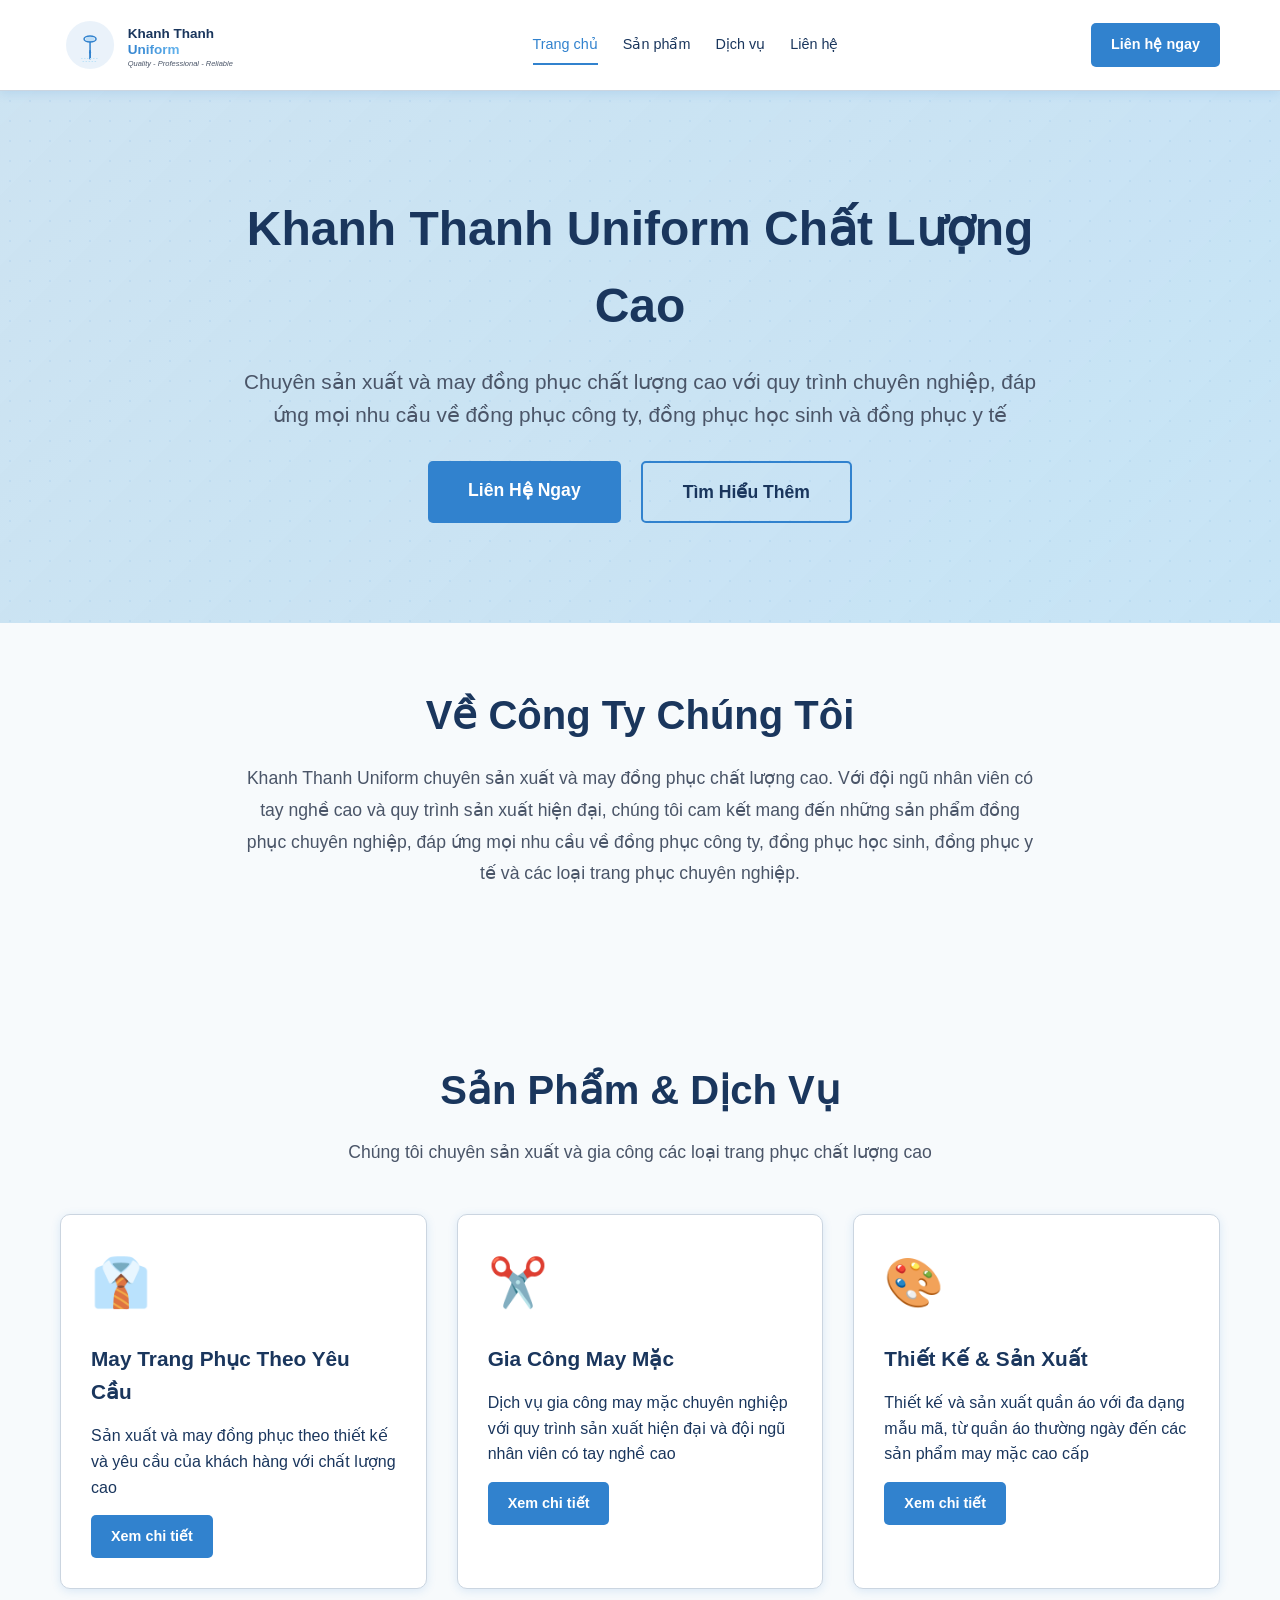
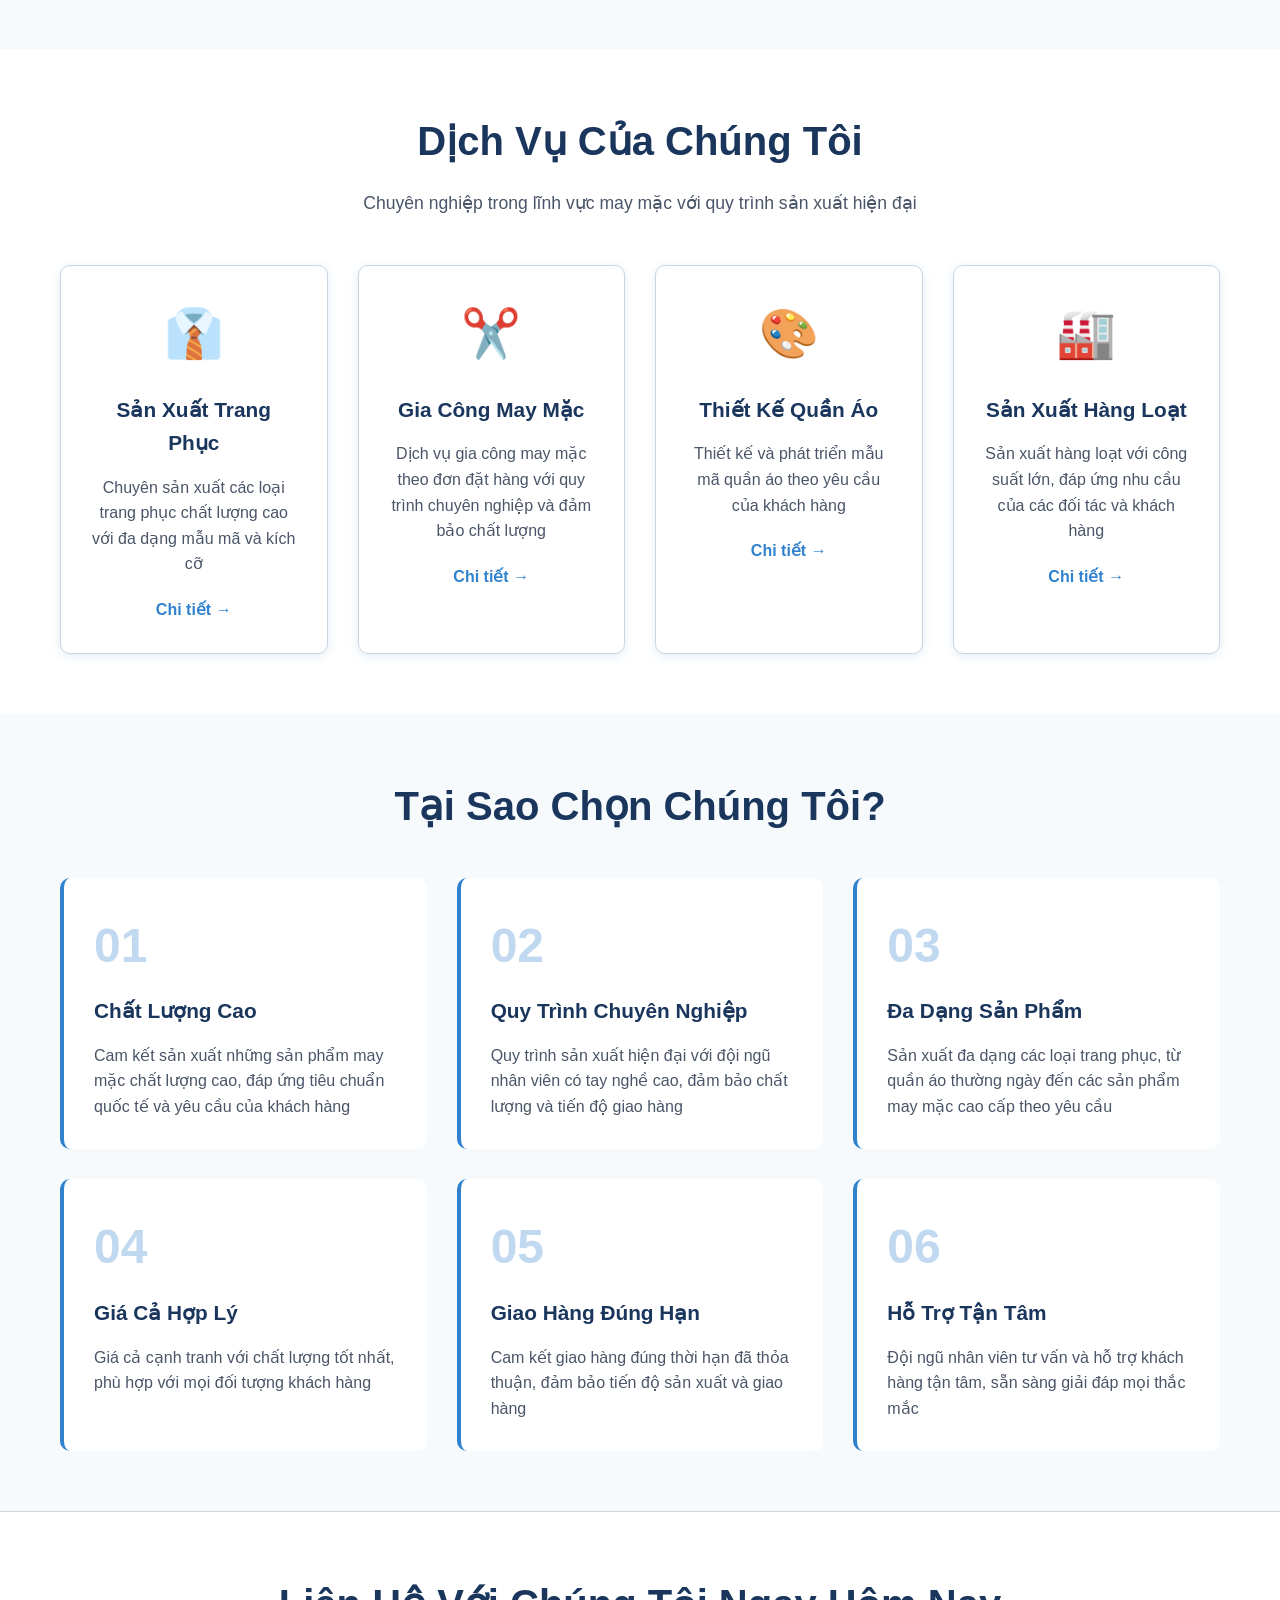
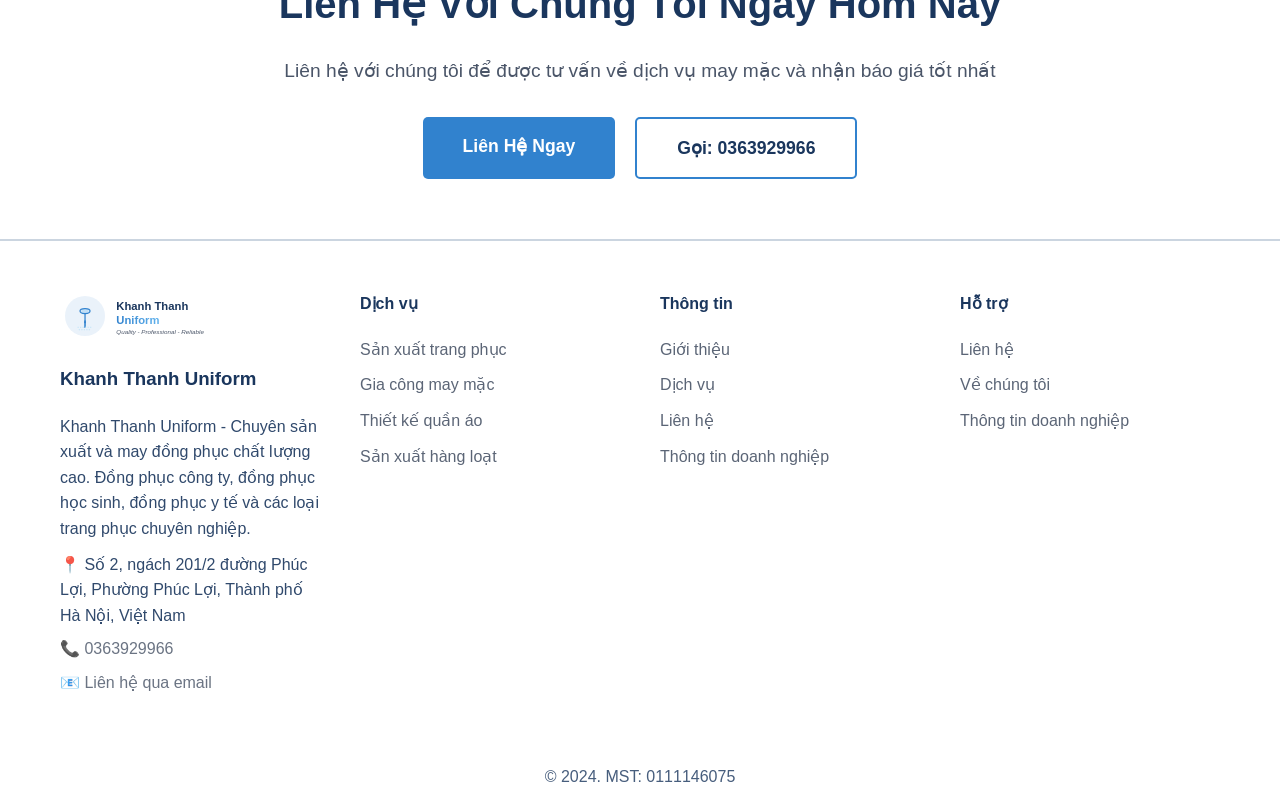
==== commit 62722037: "feat: update image" ====
--- a/index.html
+++ b/index.html
@@ -138,10 +138,6 @@
             <div class="logo">
                 <a href="index.html" style="display: flex; align-items: center; gap: 10px; text-decoration: none;">
                     <img src="images/logo.svg" alt="Khanh Thanh Uniform" style="max-height: 60px; width: auto;">
-                    <div class="logo-text">
-                        <h1>Khanh Thanh Uniform</h1>
-                        <p class="tagline">Chất Lượng - Chuyên Nghiệp - Đáng Tin Cậy</p>
-                    </div>
                 </a>
             </div>
             <nav class="navbar">
@@ -149,7 +145,6 @@
                     <li><a href="index.html" class="active" data-i18n="common.nav.home">Trang chủ</a></li>
                     <li><a href="rooms.html">Sản phẩm</a></li>
                     <li><a href="services.html" data-i18n="common.nav.services">Dịch vụ</a></li>
-                    <li><a href="gallery.html" data-i18n="common.nav.gallery">Thư viện ảnh</a></li>
                     <li><a href="contact.html" data-i18n="common.nav.contact">Liên hệ</a></li>
                 </ul>
                 <button class="mobile-menu-toggle" aria-label="Toggle menu" data-i18n-aria-label="common.nav.menu">☰</button>
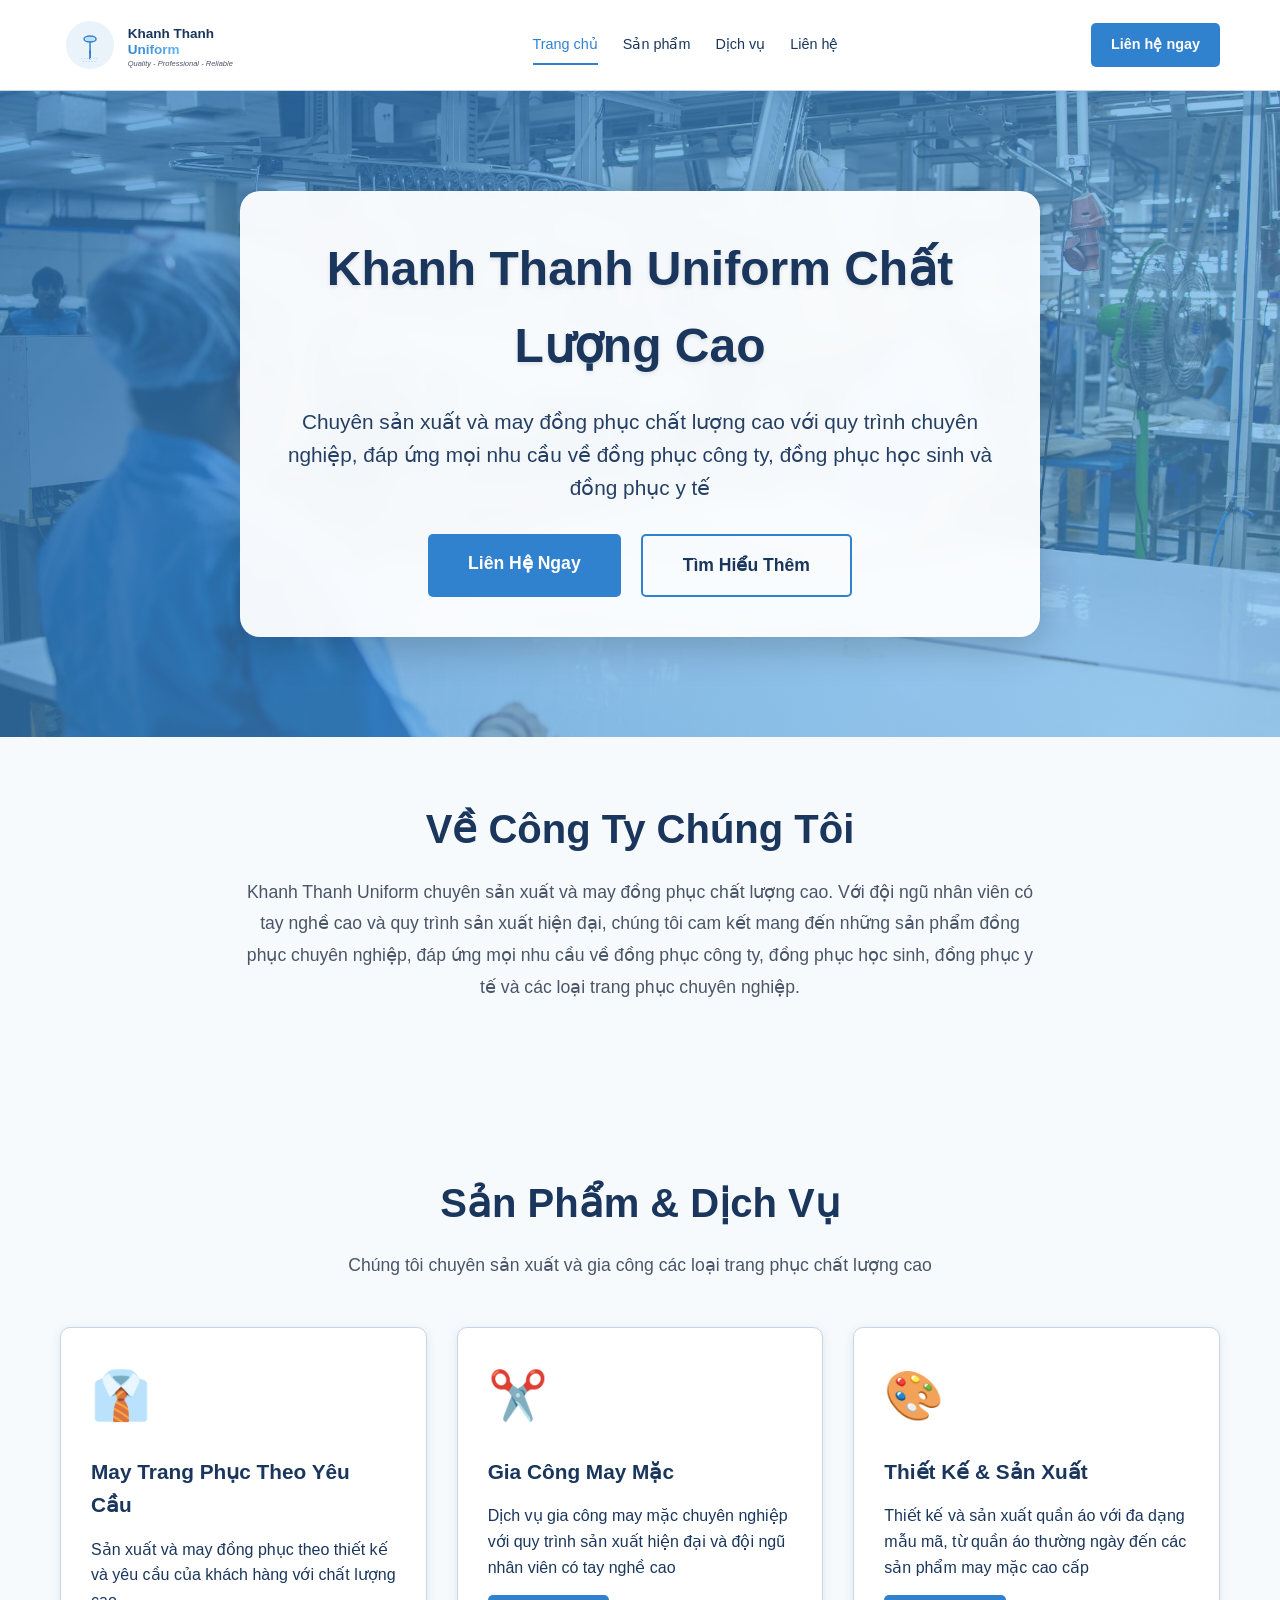
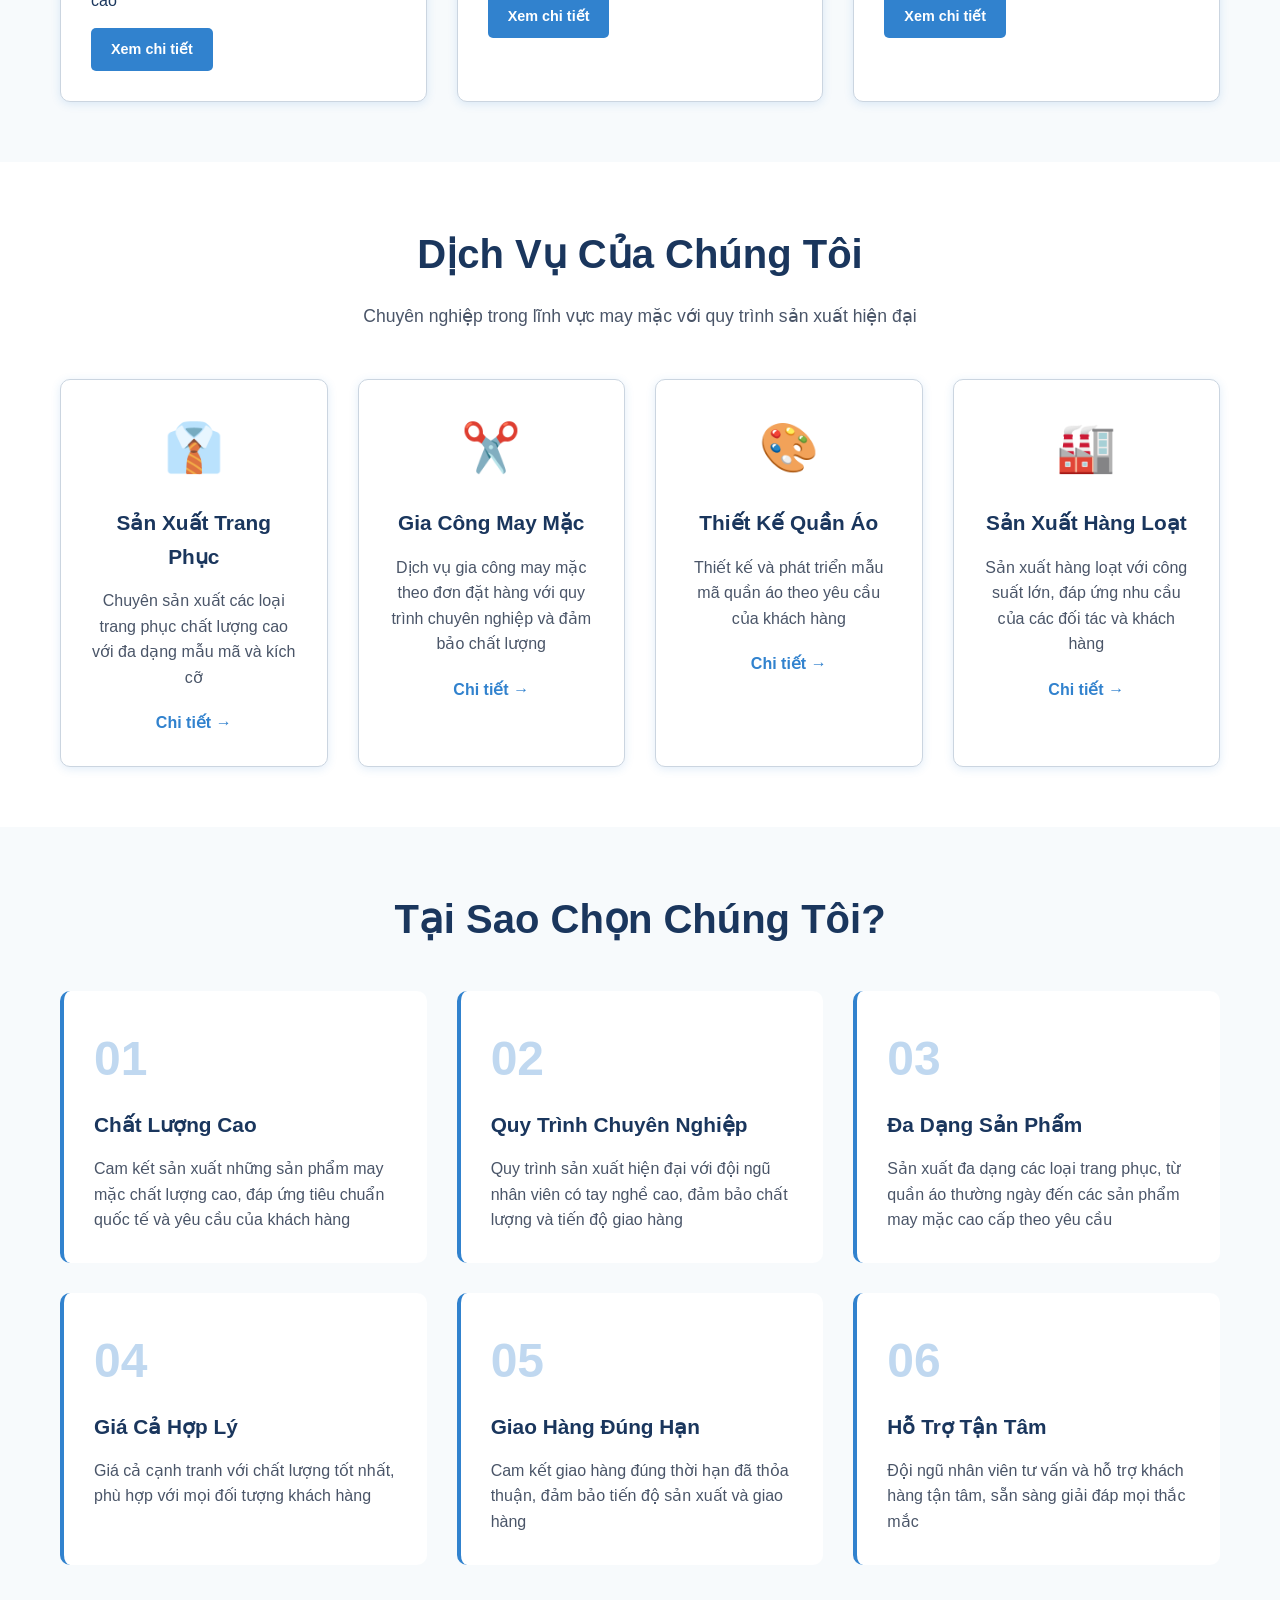
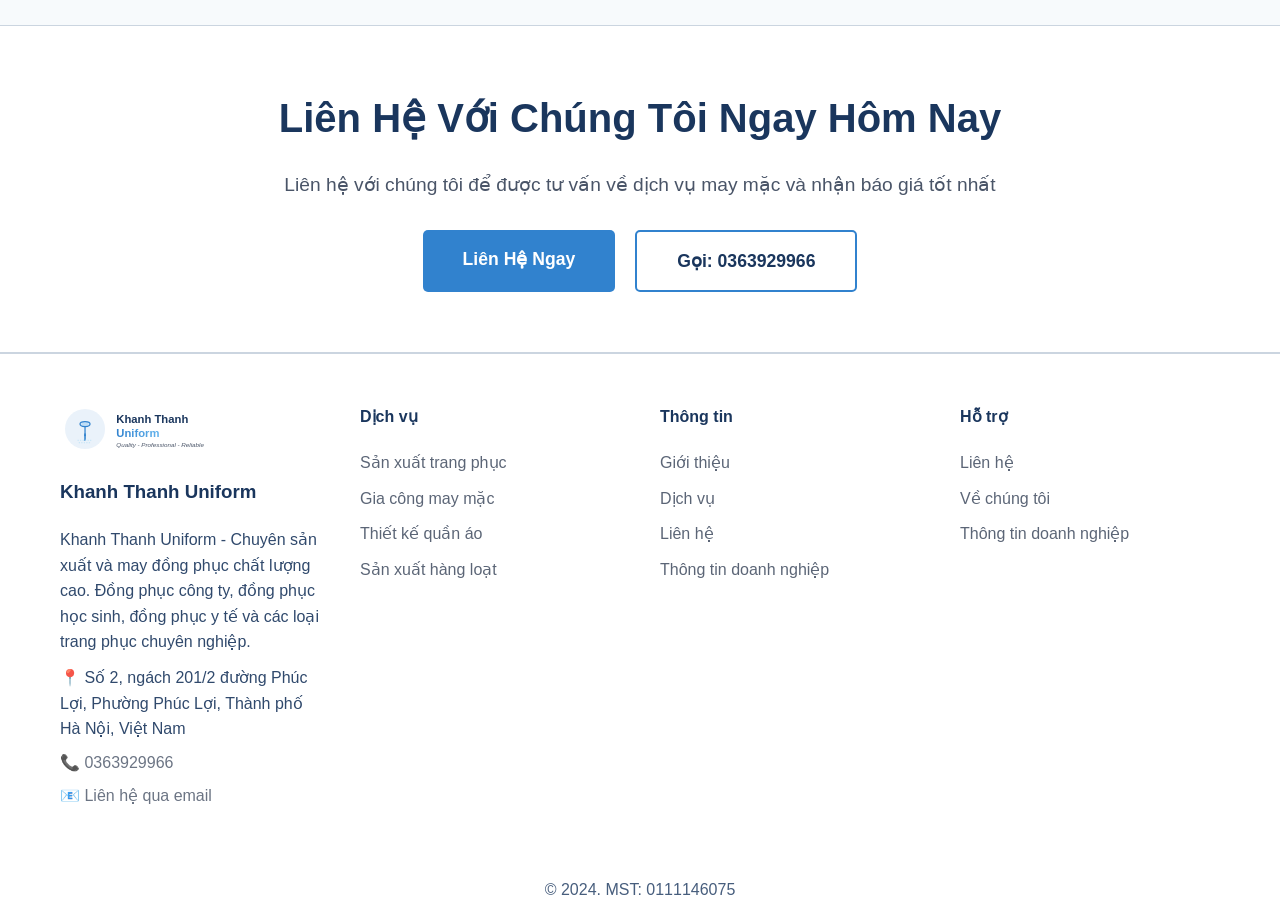
==== commit dd91ceab: "feat: update index background" ====
--- a/index.html
+++ b/index.html
@@ -14,7 +14,7 @@
     
     <!-- Open Graph / Facebook -->
     <meta property="og:type" content="website">
-    <meta property="og:url" content="">
+    <meta property="og:url" content="https://khanhthanh.store">
     <meta property="og:title" content="Khanh Thanh Uniform - Sản Xuất & May Đồng Phục Chất Lượng Cao">
     <meta property="og:description" content="Khanh Thanh Uniform - Chuyên sản xuất và may đồng phục chất lượng cao. Đồng phục công ty, đồng phục học sinh, đồng phục y tế và các loại trang phục chuyên nghiệp. MST: 0111146075">
     <meta property="og:image" content="images/logo.svg">
@@ -26,7 +26,7 @@
     
     <!-- Twitter -->
     <meta name="twitter:card" content="summary_large_image">
-    <meta name="twitter:url" content="">
+    <meta name="twitter:url" content="https://khanhthanh.store">
     <meta name="twitter:title" content="Khanh Thanh Uniform - Sản Xuất & May Đồng Phục Chất Lượng Cao">
     <meta name="twitter:description" content="Khanh Thanh Uniform - Chuyên sản xuất và may đồng phục chất lượng cao. Đồng phục công ty, đồng phục học sinh, đồng phục y tế và các loại trang phục chuyên nghiệp. MST: 0111146075">
     <meta name="twitter:image" content="images/logo.svg">
@@ -36,10 +36,10 @@
     <link rel="apple-touch-icon" href="images/favicon.svg">
     
     <!-- Canonical & Alternate Languages -->
-    <link rel="canonical" href="">
-    <link rel="alternate" hreflang="vi" href="">
-    <link rel="alternate" hreflang="en" href="">
-    <link rel="alternate" hreflang="x-default" href="">
+    <link rel="canonical" href="https://khanhthanh.store">
+    <link rel="alternate" hreflang="vi" href="https://khanhthanh.store">
+    <link rel="alternate" hreflang="en" href="https://khanhthanh.store">
+    <link rel="alternate" hreflang="x-default" href="https://khanhthanh.store">
     
     <link rel="stylesheet" href="css/styles.css">
     <script src="js/i18n.js" defer></script>
--- a/css/styles.css
+++ b/css/styles.css
@@ -363,8 +363,8 @@
     left: 0;
     right: 0;
     bottom: 0;
-    background: linear-gradient(135deg, rgba(49, 130, 206, 0.15) 0%, rgba(99, 179, 237, 0.25) 100%),
-                url('data:image/svg+xml,<svg xmlns="http://www.w3.org/2000/svg" width="100" height="100" viewBox="0 0 100 100"><defs><pattern id="sewing" x="0" y="0" width="20" height="20" patternUnits="userSpaceOnUse"><circle cx="10" cy="10" r="1" fill="%233182ce" opacity="0.1"/></pattern></defs><rect width="100" height="100" fill="url(%23sewing)"/></svg>');
+    background: linear-gradient(135deg, rgba(49, 130, 206, 0.7) 0%, rgba(99, 179, 237, 0.6) 100%),
+                url('../images/hero-background-professional.jpg') center/cover no-repeat;
     opacity: 1;
 }
 
@@ -374,19 +374,28 @@
     text-align: center;
     max-width: 800px;
     margin: 0 auto;
+    padding: 40px 30px;
+    background: rgba(255, 255, 255, 0.95);
+    backdrop-filter: blur(10px);
+    border-radius: 20px;
+    box-shadow: 0 10px 40px rgba(0, 0, 0, 0.2);
 }
 
 .hero-content h1 {
     font-size: 3rem;
     margin-bottom: 20px;
     font-weight: 700;
+    color: var(--text-primary);
+    text-shadow: 0 2px 4px rgba(0, 0, 0, 0.1);
 }
 
 .hero-subtitle {
     font-size: 1.3rem;
     margin-bottom: 30px;
-    color: var(--text-secondary);
-    opacity: 1;
+    color: var(--text-primary);
+    opacity: 0.95;
+    font-weight: 500;
+    line-height: 1.6;
 }
 
 .hero-buttons {
